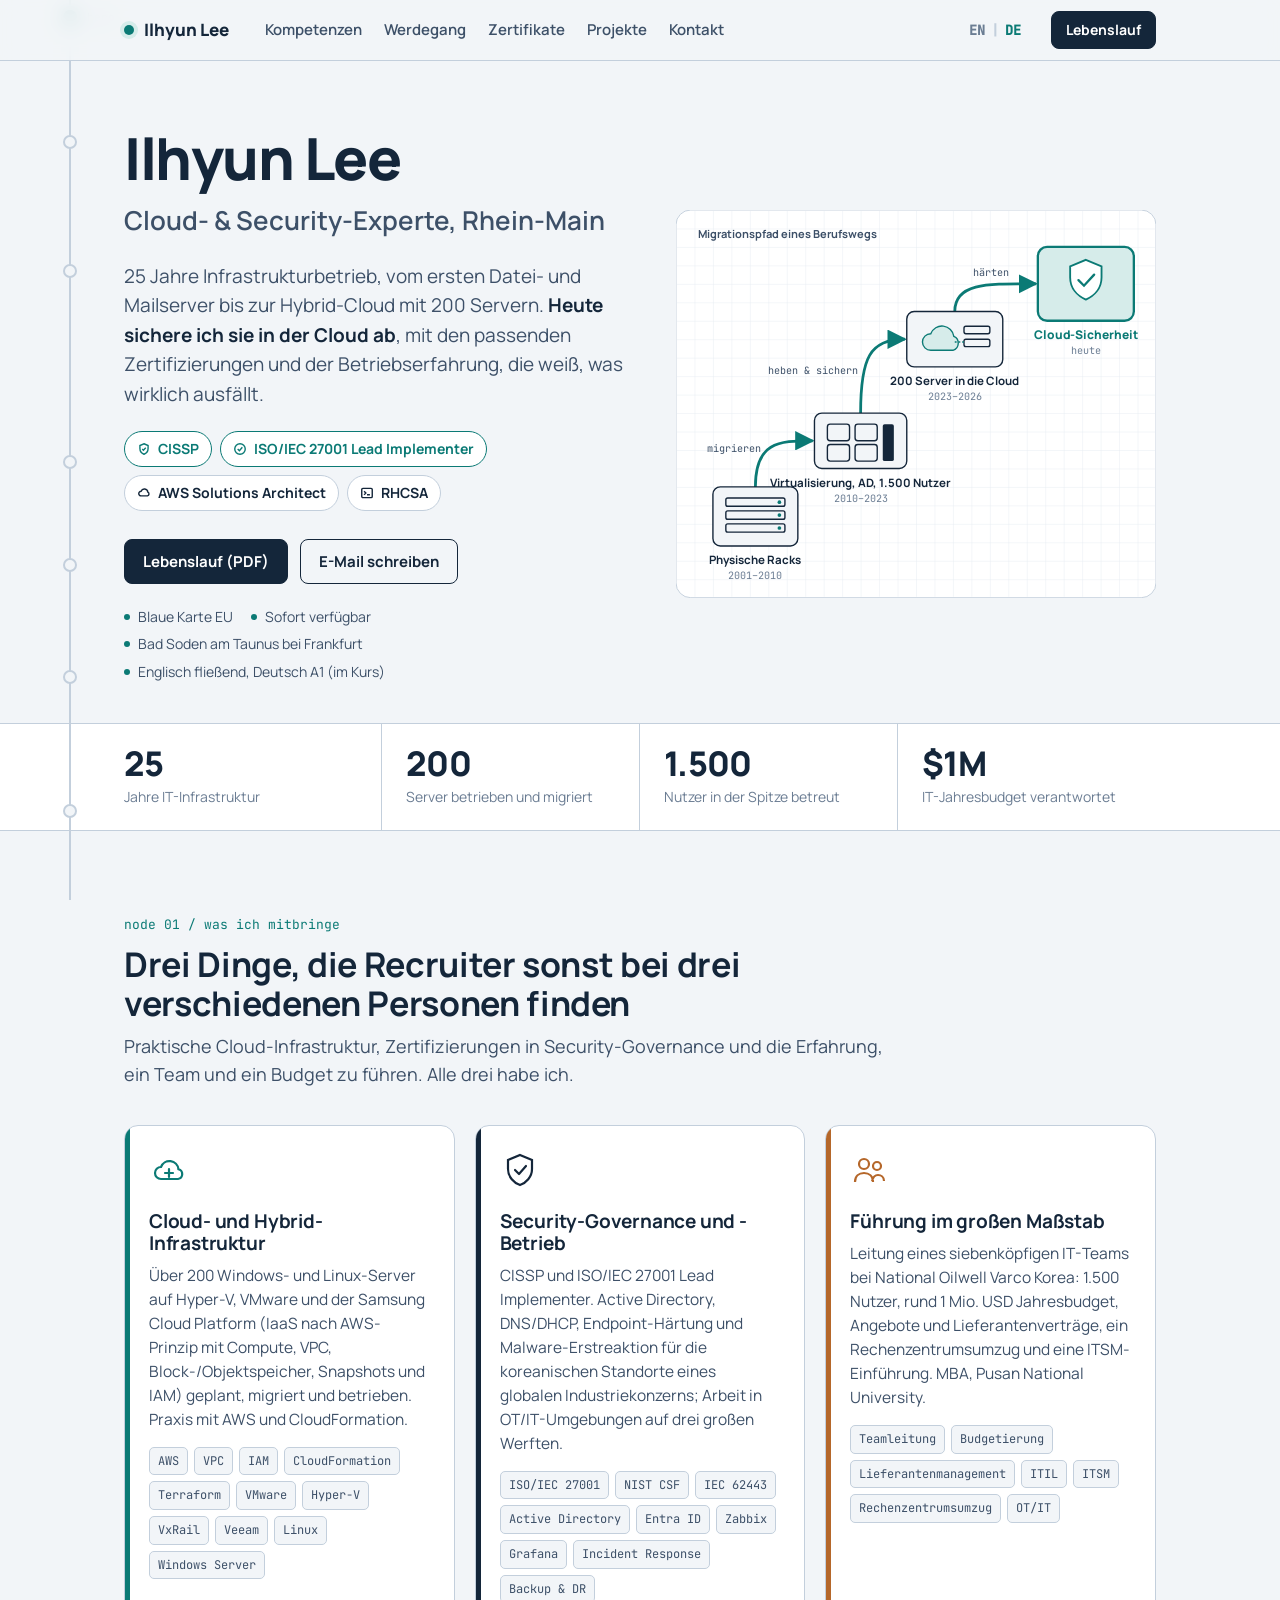
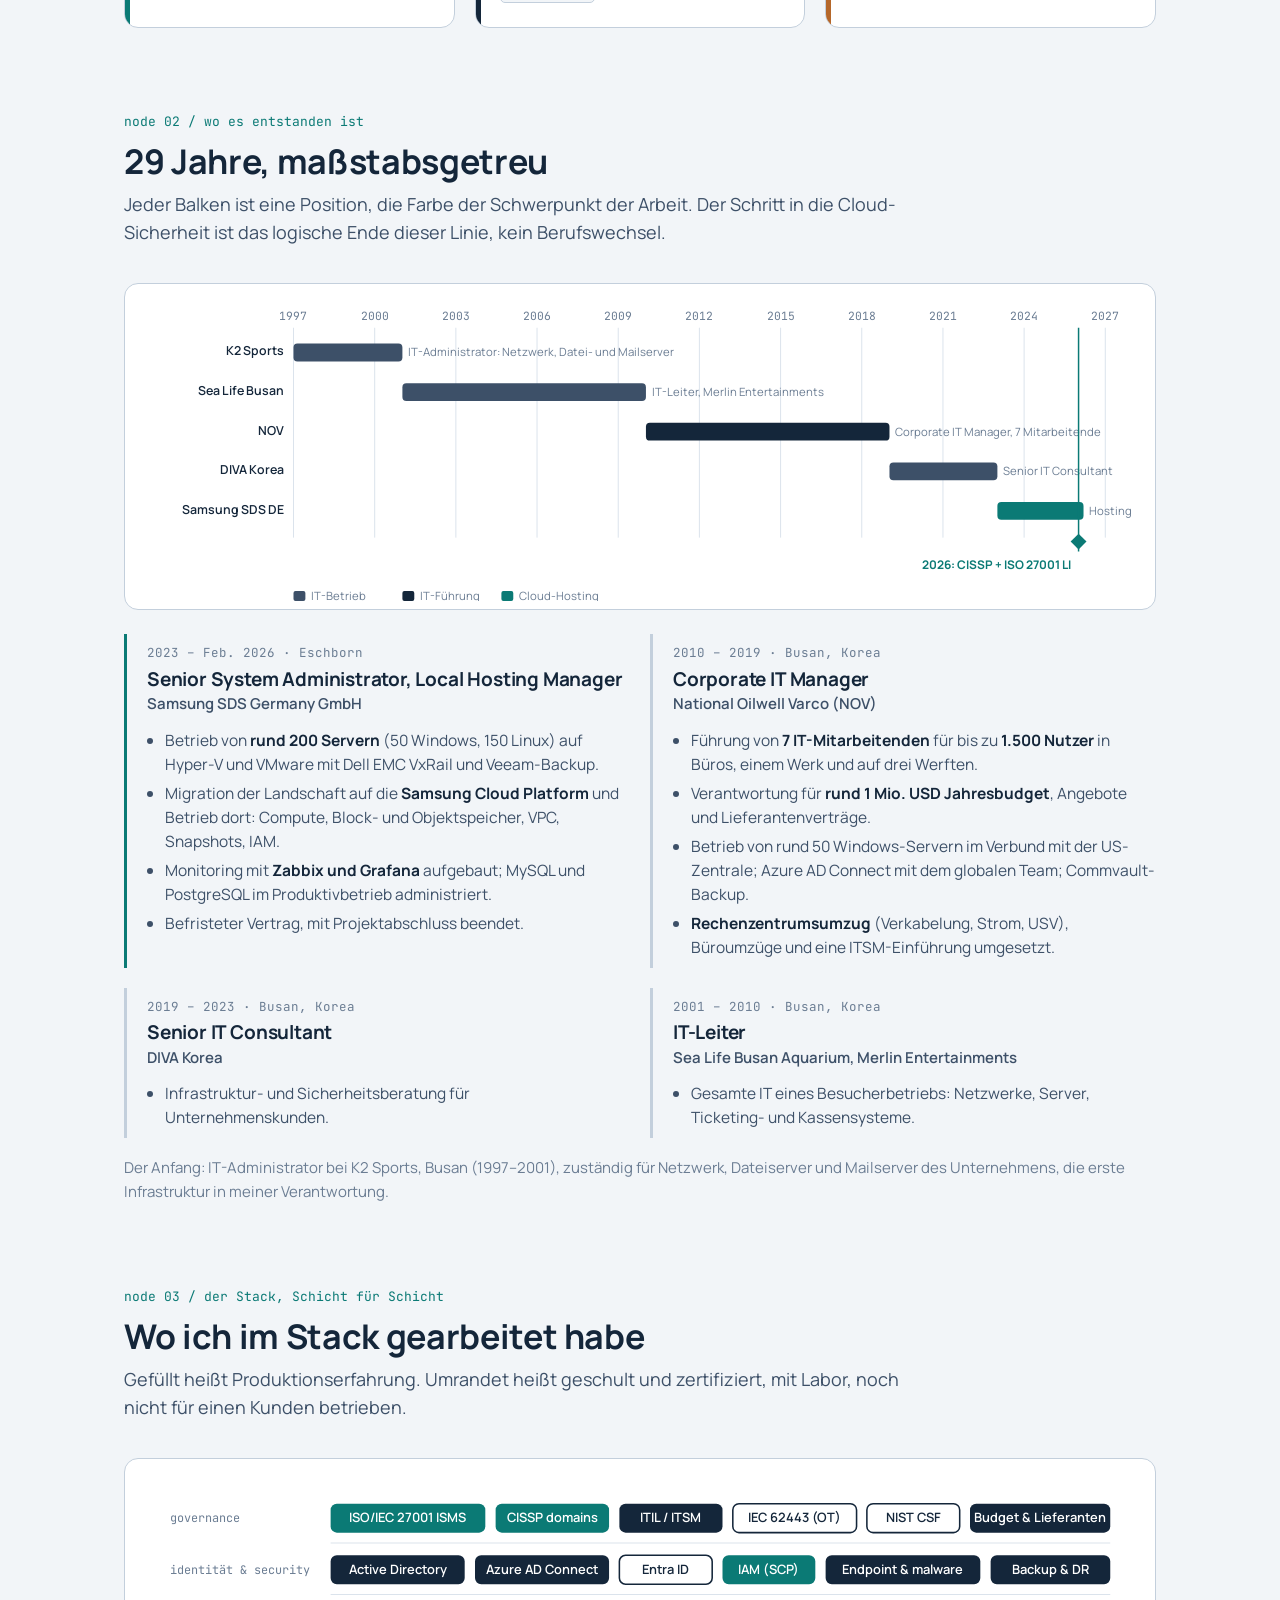
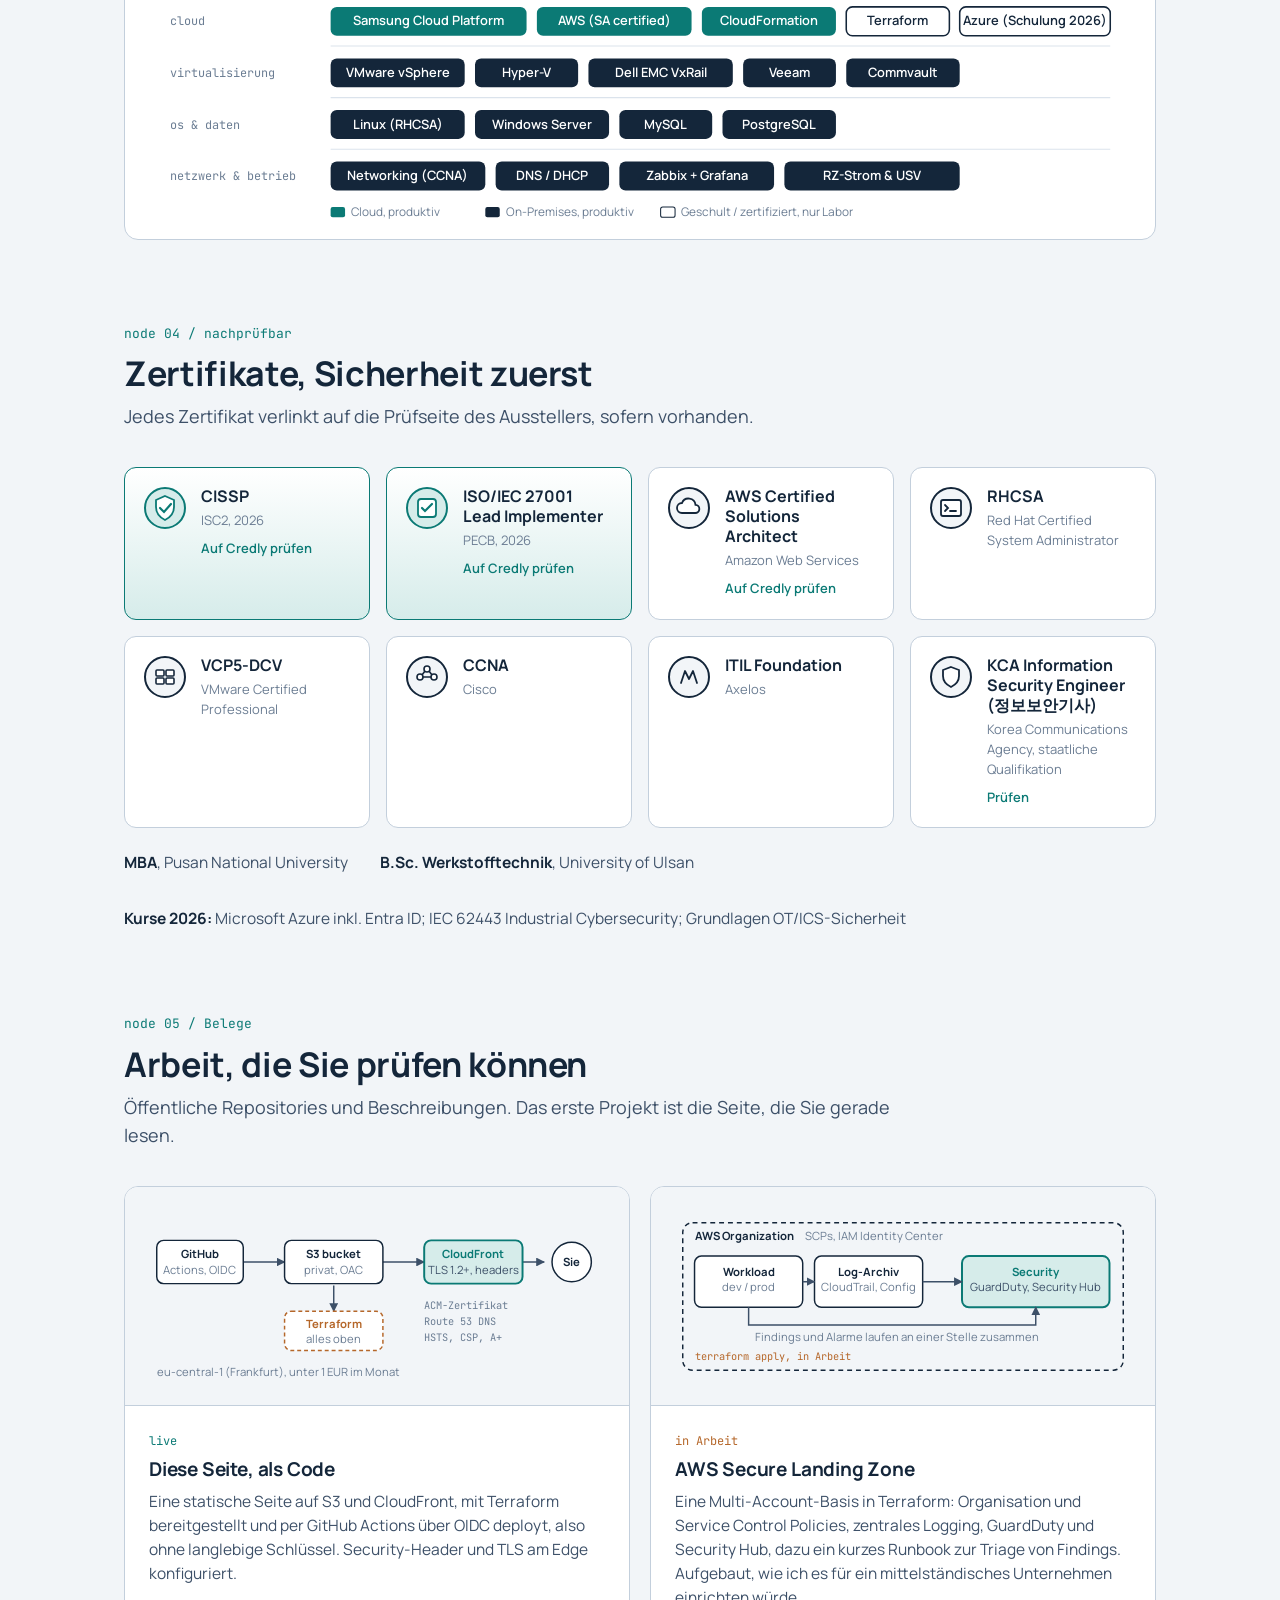
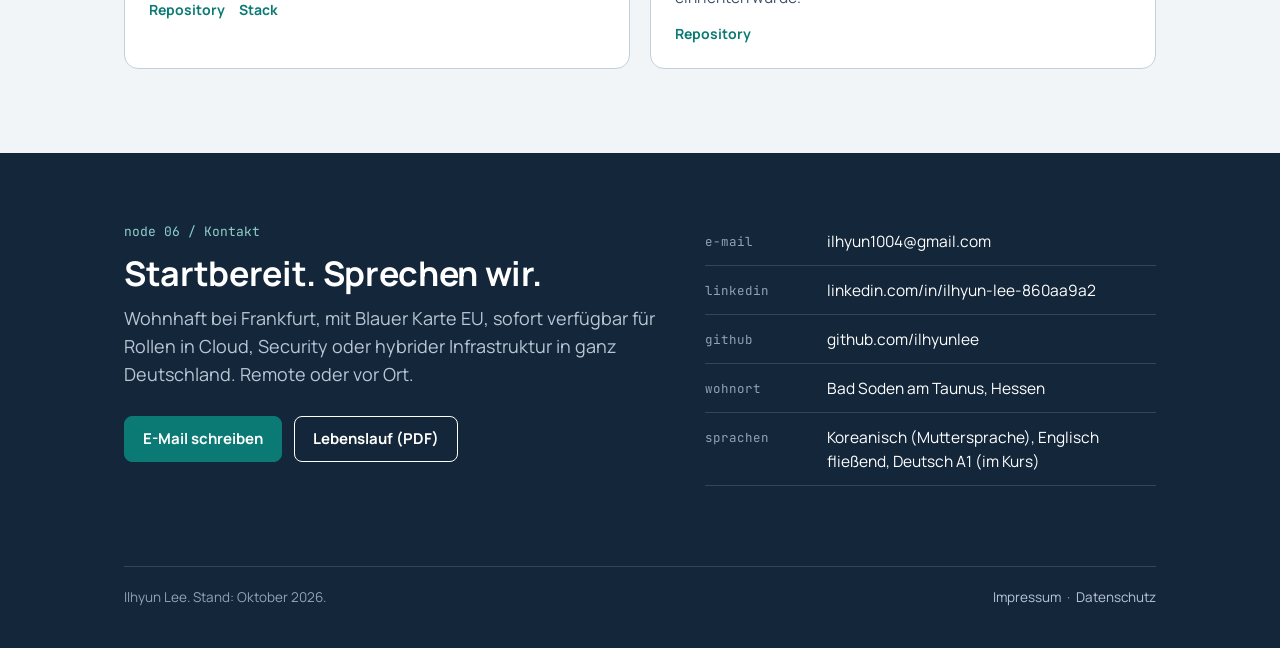
==== de/index.html @ 6cef366c "Add files via upload" ====
<!DOCTYPE html>
<html lang="de">
<head>
<meta charset="UTF-8">
<meta name="viewport" content="width=device-width, initial-scale=1">
<title>Ilhyun Lee — Cloud- & Security-Experte</title>
<meta name="description" content="Über 20 Jahre Betrieb von Unternehmensinfrastruktur, heute Absicherung in der Cloud. CISSP, ISO/IEC 27001 Lead Implementer, AWS Solutions Architect. Rhein-Main, Blaue Karte EU, sofort verfügbar.">
<meta property="og:title" content="Ilhyun Lee — Cloud- & Security-Experte">
<meta property="og:description" content="Über 20 Jahre Infrastruktur, heute in der Cloud abgesichert. CISSP · ISO 27001 LI · AWS SA. Raum Frankfurt, sofort verfügbar.">
<meta property="og:type" content="profile">
<link rel="alternate" hreflang="en" href="https://ilhyun1004.github.io/">
<link rel="alternate" hreflang="de" href="https://ilhyun1004.github.io/de/">

<script type="application/ld+json">
{"@context":"https://schema.org","@type":"Person","name":"Ilhyun Lee","jobTitle":"Cloud- & Security-Experte","address":{"@type":"PostalAddress","addressLocality":"Bad Soden am Taunus","addressCountry":"DE"},"email":"mailto:ilhyun1004@gmail.com","url":"https://www.linkedin.com/in/ilhyun-lee-860aa9a2","alumniOf":["University of Ulsan","Pusan National University"],"knowsAbout":["AWS","Cloud security","ISO/IEC 27001","CISSP","VMware","Hyper-V","Linux","Active Directory","IT management"]}
</script>
<style>
  @font-face { font-family: 'Manrope'; font-style: normal; font-weight: 400; font-display: swap; src: url('../fonts/manrope-latin-400-normal.woff2') format('woff2'); }
  @font-face { font-family: 'Manrope'; font-style: normal; font-weight: 500; font-display: swap; src: url('../fonts/manrope-latin-500-normal.woff2') format('woff2'); }
  @font-face { font-family: 'Manrope'; font-style: normal; font-weight: 600; font-display: swap; src: url('../fonts/manrope-latin-600-normal.woff2') format('woff2'); }
  @font-face { font-family: 'Manrope'; font-style: normal; font-weight: 700; font-display: swap; src: url('../fonts/manrope-latin-700-normal.woff2') format('woff2'); }
  @font-face { font-family: 'Manrope'; font-style: normal; font-weight: 800; font-display: swap; src: url('../fonts/manrope-latin-800-normal.woff2') format('woff2'); }
  @font-face { font-family: 'JetBrains Mono'; font-style: normal; font-weight: 400; font-display: swap; src: url('../fonts/jetbrains-mono-latin-400-normal.woff2') format('woff2'); }
  @font-face { font-family: 'JetBrains Mono'; font-style: normal; font-weight: 500; font-display: swap; src: url('../fonts/jetbrains-mono-latin-500-normal.woff2') format('woff2'); }
  :root {
    --paper: #f2f5f8;
    --paper-2: #e6ebf1;
    --ink: #14263a;
    --ink-2: #3d5068;
    --ink-3: #6b7d93;
    --line: #c3cfdc;
    --teal: #0b7a75;
    --teal-soft: #d6ecea;
    --copper: #b5672a;
    --copper-soft: #f3e3d4;
    --white: #ffffff;
    --mono: "JetBrains Mono", ui-monospace, SFMono-Regular, Menlo, monospace;
    --sans: "Manrope", -apple-system, "Segoe UI", sans-serif;
    --max: 1080px;
  }
  * { box-sizing: border-box; }
  html { scroll-behavior: smooth; }
  @media (prefers-reduced-motion: reduce) { html { scroll-behavior: auto; } .reveal, .trace path { transition: none !important; animation: none !important; opacity: 1 !important; transform: none !important; stroke-dashoffset: 0 !important; } }
  body { margin: 0; background: var(--paper); color: var(--ink); font-family: var(--sans); font-size: 17px; line-height: 1.55; -webkit-font-smoothing: antialiased; }
  a { color: var(--teal); text-decoration: none; }
  a:hover { text-decoration: underline; }
  :focus-visible { outline: 3px solid var(--copper); outline-offset: 3px; border-radius: 4px; }
  h1, h2, h3 { margin: 0; line-height: 1.15; letter-spacing: -0.01em; }
  h2 { font-size: clamp(26px, 3.2vw, 34px); font-weight: 700; }
  h3 { font-size: 19px; font-weight: 700; }
  p { margin: 0; }
  .mono { font-family: var(--mono); font-size: 13px; letter-spacing: 0; }
  .wrap { max-width: var(--max); margin: 0 auto; padding: 0 24px; }

  /* ---------- nav ---------- */
  .nav { position: sticky; top: 0; z-index: 50; background: rgba(242,245,248,.88); backdrop-filter: blur(10px); border-bottom: 1px solid var(--line); }
  .nav .wrap { display: flex; align-items: center; gap: 24px; height: 60px; }
  .brand { font-weight: 800; font-size: 17px; color: var(--ink); display: flex; align-items: center; gap: 10px; }
  .brand .dot { width: 10px; height: 10px; border-radius: 50%; background: var(--teal); box-shadow: 0 0 0 4px var(--teal-soft); }
  .nav-links { display: flex; gap: 22px; margin-left: 12px; font-size: 15px; font-weight: 600; }
  .nav-links a { color: var(--ink-2); }
  .nav-links a.active { color: var(--teal); }
  .nav .spacer { flex: 1; }
  .lang { display: flex; gap: 6px; font-size: 13.5px; font-weight: 700; font-family: var(--mono); margin-right: 6px; }
  .lang a { color: var(--ink-3); } .lang a[aria-current] { color: var(--teal); } .lang span { color: var(--line); }
  .btn { display: inline-flex; align-items: center; gap: 8px; padding: 10px 18px; border-radius: 8px; font-weight: 700; font-size: 15px; border: 1.5px solid var(--ink); color: var(--ink); background: transparent; cursor: pointer; }
  .btn:hover { text-decoration: none; background: var(--white); }
  .btn.primary { background: var(--ink); color: var(--white); }
  .btn.primary:hover { background: #1f3a55; }
  .btn.small { padding: 7px 14px; font-size: 14px; }
  @media (max-width: 760px) { .nav-links { display: none; } }

  /* ---------- page trace (left cable) ---------- */
  .trace { position: fixed; left: max(12px, calc((100vw - var(--max)) / 2 - 44px)); top: 0; height: 100vh; width: 28px; pointer-events: none; z-index: 5; }
  .trace .rail { position: absolute; left: 13px; top: 0; bottom: 0; width: 2px; background: var(--line); }
  .trace .fill { position: absolute; left: 13px; top: 0; width: 2px; background: var(--teal); height: 0; transition: height .15s linear; }
  .trace .node { position: absolute; left: 7px; width: 14px; height: 14px; border-radius: 50%; background: var(--paper); border: 2px solid var(--line); transition: all .3s; }
  .trace .node.on { border-color: var(--teal); background: var(--teal); box-shadow: 0 0 0 5px var(--teal-soft); }
  .trace .node span { position: absolute; left: 22px; top: -3px; white-space: nowrap; font-family: var(--mono); font-size: 11px; color: var(--ink-3); opacity: 0; transition: opacity .3s; }
  .trace .node.on span { opacity: 1; }
  @media (max-width: 1240px) { .trace { display: none; } }

  /* ---------- hero ---------- */
  .hero { padding: 64px 0 40px; }
  .hero .wrap { display: grid; grid-template-columns: 1.05fr 1fr; gap: 48px; align-items: center; }
  .hero h1 { font-size: clamp(38px, 5vw, 58px); font-weight: 800; letter-spacing: -0.025em; }
  .hero .role { font-size: clamp(20px, 2.4vw, 26px); font-weight: 600; color: var(--ink-2); margin-top: 8px; }
  .hero .lead { font-size: 19px; margin-top: 22px; max-width: 34em; color: var(--ink-2); }
  .hero .lead strong { color: var(--ink); }
  .creds { display: flex; flex-wrap: wrap; gap: 8px; margin-top: 22px; }
  .cred { display: inline-flex; align-items: center; gap: 7px; padding: 6px 12px; border-radius: 999px; background: var(--white); border: 1px solid var(--line); font-weight: 700; font-size: 14px; color: var(--ink); }
  .cred svg { width: 14px; height: 14px; }
  .cred.new { border-color: var(--teal); color: var(--teal); }
  .ctas { display: flex; gap: 12px; margin-top: 28px; flex-wrap: wrap; }
  .facts { display: flex; flex-wrap: wrap; gap: 6px 18px; margin-top: 22px; font-size: 14px; color: var(--ink-2); }
  .facts span::before { content: ""; display: inline-block; width: 6px; height: 6px; border-radius: 50%; background: var(--teal); margin-right: 8px; vertical-align: 2px; }
  .hero-map { width: 100%; height: auto; }
  @media (max-width: 900px) { .hero .wrap { grid-template-columns: 1fr; } .hero { padding-top: 40px; } }

  /* ---------- stats band ---------- */
  .stats { border-top: 1px solid var(--line); border-bottom: 1px solid var(--line); background: var(--white); }
  .stats .wrap { display: grid; grid-template-columns: repeat(4, 1fr); }
  .stat { padding: 22px 24px 22px 0; border-right: 1px solid var(--line); }
  .stat:last-child { border-right: none; }
  .stat + .stat { padding-left: 24px; }
  .stat b { display: block; font-size: 34px; font-weight: 800; letter-spacing: -0.02em; line-height: 1; }
  .stat small { display: block; margin-top: 6px; color: var(--ink-3); font-size: 14px; }
  @media (max-width: 760px) { .stats .wrap { grid-template-columns: 1fr 1fr; } .stat:nth-child(2) { border-right: none; } .stat:nth-child(3) { padding-left: 0; } }

  /* ---------- sections ---------- */
  section.block { padding: 84px 0 0; }
  .sec-head { display: grid; grid-template-columns: 1fr; gap: 10px; margin-bottom: 36px; max-width: 46em; }
  .sec-head p { color: var(--ink-2); font-size: 18px; }
  .sec-head .mono { color: var(--teal); }
  .connector { display: block; width: 100%; height: 56px; margin: 28px 0 -28px; }
  @media (max-width: 760px) { section.block { padding-top: 60px; } }

  /* pillars */
  .pillars { display: grid; grid-template-columns: repeat(3, 1fr); gap: 20px; }
  .pillar { background: var(--white); border: 1px solid var(--line); border-radius: 14px; padding: 24px; position: relative; overflow: hidden; }
  .pillar::before { content: ""; position: absolute; left: 0; top: 0; bottom: 0; width: 5px; background: var(--teal); }
  .pillar:nth-child(2)::before { background: var(--ink); }
  .pillar:nth-child(3)::before { background: var(--copper); }
  .pillar .ico { width: 40px; height: 40px; margin-bottom: 14px; }
  .pillar p { color: var(--ink-2); font-size: 15.5px; margin-top: 8px; }
  .tags { display: flex; flex-wrap: wrap; gap: 6px; margin-top: 16px; }
  .tags span { font-family: var(--mono); font-size: 12px; padding: 4px 8px; border-radius: 5px; background: var(--paper); border: 1px solid var(--line); color: var(--ink-2); }
  @media (max-width: 860px) { .pillars { grid-template-columns: 1fr; } }

  /* timeline */
  .timeline { background: var(--white); border: 1px solid var(--line); border-radius: 14px; padding: 20px 20px 8px; overflow-x: auto; }
  .timeline svg { width: 100%; min-width: 720px; height: auto; display: block; }
  .roles { display: grid; grid-template-columns: repeat(2, 1fr); gap: 20px; margin-top: 24px; }
  .role-card { border-left: 3px solid var(--line); padding: 4px 0 4px 20px; }
  .role-card.now { border-left-color: var(--teal); }
  .role-card .when { font-family: var(--mono); font-size: 12.5px; color: var(--ink-3); }
  .role-card h3 { margin-top: 4px; }
  .role-card .org { color: var(--ink-2); font-weight: 600; font-size: 15px; margin-top: 2px; }
  .role-card ul { margin: 12px 0 0; padding-left: 18px; color: var(--ink-2); font-size: 15.5px; }
  .role-card li { margin-bottom: 5px; }
  .role-card li b { color: var(--ink); font-weight: 700; }
  .earlier { margin-top: 18px; color: var(--ink-3); font-size: 15px; }
  @media (max-width: 860px) { .roles { grid-template-columns: 1fr; } }

  /* skills stack */
  .stack { background: var(--white); border: 1px solid var(--line); border-radius: 14px; padding: 20px; }
  .stack svg { width: 100%; height: auto; display: block; }

  /* certs */
  .certs { display: grid; grid-template-columns: repeat(4, 1fr); gap: 16px; }
  .cert { background: var(--white); border: 1px solid var(--line); border-radius: 12px; padding: 18px; display: grid; grid-template-columns: 44px 1fr; gap: 14px; align-items: start; }
  .cert.key { border-color: var(--teal); background: linear-gradient(180deg, var(--white), var(--teal-soft)); }
  .cert .seal { width: 44px; height: 44px; }
  .cert b { display: block; font-size: 16px; line-height: 1.25; }
  .cert small { display: block; color: var(--ink-3); font-size: 13px; margin-top: 4px; }
  .cert a { font-size: 13px; font-weight: 600; margin-top: 8px; display: inline-block; }
  .edu { margin-top: 22px; display: flex; gap: 32px; flex-wrap: wrap; color: var(--ink-2); font-size: 15.5px; }
  .edu b { color: var(--ink); }
  @media (max-width: 900px) { .certs { grid-template-columns: repeat(2, 1fr); } }
  @media (max-width: 520px) { .certs { grid-template-columns: 1fr; } }

  /* projects */
  .projects { display: grid; grid-template-columns: 1fr 1fr; gap: 20px; }
  .project { background: var(--white); border: 1px solid var(--line); border-radius: 14px; overflow: hidden; display: flex; flex-direction: column; }
  .project .fig { background: var(--paper); border-bottom: 1px solid var(--line); padding: 16px; }
  .project .fig svg { width: 100%; height: auto; display: block; }
  .project .body { padding: 20px 24px 24px; }
  .project .status { font-family: var(--mono); font-size: 12px; color: var(--teal); }
  .project .status.plan { color: var(--copper); }
  .project h3 { margin-top: 6px; }
  .project p { color: var(--ink-2); font-size: 15.5px; margin-top: 8px; }
  .project .links { margin-top: 14px; display: flex; gap: 14px; font-weight: 700; font-size: 14px; }
  @media (max-width: 860px) { .projects { grid-template-columns: 1fr; } }

  /* contact */
  .contact { margin-top: 84px; background: var(--ink); color: var(--white); padding: 64px 0 40px; }
  .contact h2 { color: var(--white); }
  .contact .wrap { display: grid; grid-template-columns: 1.2fr 1fr; gap: 40px; align-items: start; }
  .contact p { color: #b9c6d4; font-size: 18px; margin-top: 12px; max-width: 32em; }
  .contact .ctas .btn { border-color: var(--white); color: var(--white); }
  .contact .ctas .btn.primary { background: var(--teal); border-color: var(--teal); }
  .contact .ctas .btn:hover { background: rgba(255,255,255,.08); }
  .contact .ctas .btn.primary:hover { background: #0d8f89; }
  .chan { list-style: none; margin: 0; padding: 0; }
  .chan li { display: grid; grid-template-columns: 110px 1fr; gap: 12px; padding: 12px 0; border-bottom: 1px solid rgba(255,255,255,.14); font-size: 15.5px; }
  .chan li span:first-child { color: #8fa3b8; font-family: var(--mono); font-size: 12.5px; padding-top: 3px; }
  .chan a { color: var(--white); }
  .foot { margin-top: 40px; padding-top: 20px; border-top: 1px solid rgba(255,255,255,.14); display: flex; justify-content: space-between; flex-wrap: wrap; gap: 10px; font-size: 13.5px; color: #8fa3b8; }
  .foot a { color: #b9c6d4; }
  @media (max-width: 860px) { .contact .wrap { grid-template-columns: 1fr; } }

  /* reveal: one orchestrated entrance per section */
  .reveal { opacity: 0; transform: translateY(14px); transition: opacity .6s ease, transform .6s ease; }
  .reveal.in { opacity: 1; transform: none; }
  /* draw-in for svg paths */
  .draw path.d, .draw line.d, .draw polyline.d { stroke-dasharray: 1200; stroke-dashoffset: 1200; transition: stroke-dashoffset 1.6s ease .2s; }
  .draw.in path.d, .draw.in line.d, .draw.in polyline.d { stroke-dashoffset: 0; }
</style>
</head>
<body>

<!-- left page trace -->
<div class="trace" aria-hidden="true">
  <div class="rail"></div><div class="fill" id="traceFill"></div>
</div>

<header class="nav">
  <div class="wrap">
    <a class="brand" href="#top"><span class="dot"></span>Ilhyun Lee</a>
    <nav class="nav-links" aria-label="Abschnitte">
      <a href="#skills">Kompetenzen</a><a href="#experience">Werdegang</a><a href="#credentials">Zertifikate</a><a href="#projects">Projekte</a><a href="#contact">Kontakt</a>
    </nav>
    <span class="spacer"></span>
    <nav class="lang" aria-label="Sprache"><a href="../" lang="en">EN</a><span>|</span><a href="./" aria-current="page">DE</a></nav>
    <a class="btn small primary" href="../Ilhyun-Lee-CV-DE.pdf" download>Lebenslauf</a>
  </div>
</header>

<main id="top">
<!-- ================= HERO ================= -->
<section class="hero">
  <div class="wrap">
    <div>
      <h1>Ilhyun Lee</h1>
      <p class="role">Cloud- &amp; Security-Experte, Rhein-Main</p>
      <p class="lead">25 Jahre Infrastrukturbetrieb, vom ersten Datei- und Mailserver bis zur Hybrid-Cloud mit 200 Servern. <strong>Heute sichere ich sie in der Cloud ab</strong>, mit den passenden Zertifizierungen und der Betriebserfahrung, die weiß, was wirklich ausfällt.</p>
      <div class="creds">
        <span class="cred new"><svg viewBox="0 0 24 24" fill="none" stroke="currentColor" stroke-width="2.4"><path d="M12 3l7 3v5c0 5-3.5 8.5-7 10-3.5-1.5-7-5-7-10V6z"/><path d="M9 12l2 2 4-4"/></svg>CISSP</span>
        <span class="cred new"><svg viewBox="0 0 24 24" fill="none" stroke="currentColor" stroke-width="2.4"><circle cx="12" cy="12" r="9"/><path d="M8 12l3 3 5-6"/></svg>ISO/IEC 27001 Lead Implementer</span>
        <span class="cred"><svg viewBox="0 0 24 24" fill="none" stroke="currentColor" stroke-width="2.4"><path d="M7 17a4 4 0 010-8 6 6 0 0111.6 1.5A3.5 3.5 0 0118 17z"/></svg>AWS Solutions Architect</span>
        <span class="cred"><svg viewBox="0 0 24 24" fill="none" stroke="currentColor" stroke-width="2.4"><rect x="3" y="4" width="18" height="16" rx="2"/><path d="M7 9l3 3-3 3M12 15h5"/></svg>RHCSA</span>
      </div>
      <div class="ctas">
        <a class="btn primary" href="../Ilhyun-Lee-CV-DE.pdf" download>Lebenslauf (PDF)</a>
        <a class="btn" href="mailto:ilhyun1004@gmail.com">E-Mail schreiben</a>
      </div>
      <div class="facts">
        <span>Blaue Karte EU</span><span>Sofort verfügbar</span><span>Bad Soden am Taunus bei Frankfurt</span><span>Englisch fließend, Deutsch A1 (im Kurs)</span>
      </div>
    </div>

    <!-- hero map: career as a migration path -->
    <svg class="hero-map draw" viewBox="0 0 520 420" role="img" aria-label="Werdegang als Migrationspfad: physische Racks, Virtualisierung, Hybrid- und Cloud-Plattform, heute Cloud-Sicherheit" font-family="Manrope, sans-serif">
      <defs>
        <marker id="ar" viewBox="0 0 10 10" refX="9" refY="5" markerWidth="7" markerHeight="7" orient="auto"><path d="M0 0L10 5L0 10z" fill="#0b7a75"/></marker>
        <pattern id="grid" width="20" height="20" patternUnits="userSpaceOnUse"><path d="M20 0H0V20" fill="none" stroke="#dbe3ec" stroke-width="1"/></pattern>
      </defs>
      <rect width="520" height="420" rx="16" fill="#fff" stroke="#c3cfdc"/>
      <rect x="1" y="1" width="518" height="418" rx="16" fill="url(#grid)" opacity=".7"/>

      <!-- route -->
      <g fill="none" stroke="#0b7a75" stroke-width="3" marker-end="url(#ar)">
        <path class="d" d="M86 300 C 86 252, 110 250, 148 250"/>
        <path class="d" d="M200 220 C 200 160, 210 140, 248 140"/>
        <path class="d" d="M302 110 C 302 78, 340 80, 390 80"/>
      </g>

      <!-- node 1: physical -->
      <g>
        <rect x="40" y="300" width="92" height="64" rx="8" fill="#f2f5f8" stroke="#14263a" stroke-width="1.5"/>
        <g stroke="#14263a" stroke-width="1.5" fill="none">
          <rect x="54" y="312" width="64" height="9" rx="2"/><rect x="54" y="326" width="64" height="9" rx="2"/><rect x="54" y="340" width="64" height="9" rx="2"/>
        </g>
        <g fill="#0b7a75"><circle cx="112" cy="316.5" r="2"/><circle cx="112" cy="330.5" r="2"/><circle cx="112" cy="344.5" r="2"/></g>
        <text x="86" y="384" text-anchor="middle" font-size="12.5" font-weight="700" fill="#14263a">Physische Racks</text>
        <text x="86" y="400" text-anchor="middle" font-size="11" fill="#6b7d93" font-family="JetBrains Mono, monospace">2001–2010</text>
      </g>

      <!-- node 2: virtualization + DC ops -->
      <g>
        <rect x="150" y="220" width="100" height="60" rx="8" fill="#f2f5f8" stroke="#14263a" stroke-width="1.5"/>
        <g fill="none" stroke="#14263a" stroke-width="1.5">
          <rect x="164" y="232" width="24" height="18" rx="3"/><rect x="194" y="232" width="24" height="18" rx="3"/><rect x="164" y="254" width="24" height="18" rx="3"/><rect x="194" y="254" width="24" height="18" rx="3"/>
        </g>
        <rect x="224" y="232" width="12" height="40" rx="2" fill="#14263a"/>
        <text x="200" y="300" text-anchor="middle" font-size="12.5" font-weight="700" fill="#14263a">Virtualisierung, AD, 1.500 Nutzer</text>
        <text x="200" y="316" text-anchor="middle" font-size="11" fill="#6b7d93" font-family="JetBrains Mono, monospace">2010–2023</text>
      </g>

      <!-- node 3: hybrid / cloud platform -->
      <g>
        <rect x="250" y="110" width="104" height="60" rx="8" fill="#f2f5f8" stroke="#14263a" stroke-width="1.5"/>
        <path d="M276 152a9 9 0 010-18 13 13 0 0125 3 8 8 0 01-1 15z" fill="#d6ecea" stroke="#0b7a75" stroke-width="1.5"/>
        <g fill="none" stroke="#14263a" stroke-width="1.5"><rect x="312" y="126" width="28" height="8" rx="2"/><rect x="312" y="140" width="28" height="8" rx="2"/></g>
        <path d="M302 143h10" stroke="#0b7a75" stroke-width="1.5" stroke-dasharray="2 2"/>
        <text x="302" y="190" text-anchor="middle" font-size="12.5" font-weight="700" fill="#14263a">200 Server in die Cloud</text>
        <text x="302" y="206" text-anchor="middle" font-size="11" fill="#6b7d93" font-family="JetBrains Mono, monospace">2023–2026</text>
      </g>

      <!-- node 4: cloud security (now) -->
      <g>
        <rect x="392" y="40" width="104" height="80" rx="10" fill="#d6ecea" stroke="#0b7a75" stroke-width="2.5"/>
        <path d="M444 54l17 7v12c0 12-8 20-17 24-9-4-17-12-17-24V61z" fill="#fff" stroke="#0b7a75" stroke-width="2"/>
        <path d="M436 76l6 6 11-12" fill="none" stroke="#0b7a75" stroke-width="2.5" stroke-linecap="round"/>
        <text x="444" y="140" text-anchor="middle" font-size="13" font-weight="800" fill="#0b7a75">Cloud-Sicherheit</text>
        <text x="444" y="156" text-anchor="middle" font-size="11" fill="#6b7d93" font-family="JetBrains Mono, monospace">heute</text>
      </g>

      <!-- legend chips along the route -->
      <g font-size="11" font-family="JetBrains Mono, monospace" fill="#3d5068">
        <text x="34" y="262">migrieren</text>
        <text x="100" y="178">heben &amp; sichern</text>
        <text x="322" y="72">härten</text>
      </g>
      <text x="24" y="30" font-size="12" font-weight="700" fill="#3d5068">Migrationspfad eines Berufswegs</text>
    </svg>
  </div>
</section>

<!-- ================= STATS ================= -->
<div class="stats">
  <div class="wrap">
    <div class="stat"><b data-count="25">25</b><small>Jahre IT-Infrastruktur</small></div>
    <div class="stat"><b data-count="200">200</b><small>Server betrieben und migriert</small></div>
    <div class="stat"><b data-count="1500">1.500</b><small>Nutzer in der Spitze betreut</small></div>
    <div class="stat"><b>$1M</b><small>IT-Jahresbudget verantwortet</small></div>
  </div>
</div>

<!-- ================= SKILLS ================= -->
<section class="block reveal" id="skills">
  <div class="wrap">
    <div class="sec-head">
      <span class="mono">node 01 / was ich mitbringe</span>
      <h2>Drei Dinge, die Recruiter sonst bei drei verschiedenen Personen finden</h2>
      <p>Praktische Cloud-Infrastruktur, Zertifizierungen in Security-Governance und die Erfahrung, ein Team und ein Budget zu führen. Alle drei habe ich.</p>
    </div>
    <div class="pillars">
      <article class="pillar">
        <svg class="ico" viewBox="0 0 40 40" fill="none" stroke="#0b7a75" stroke-width="2.2"><path d="M12 29a6 6 0 010-12 9 9 0 0117.4 2.2A5 5 0 0129 29z"/><path d="M16 23h8M20 19v8" stroke-linecap="round"/></svg>
        <h3>Cloud- und Hybrid-Infrastruktur</h3>
        <p>Über 200 Windows- und Linux-Server auf Hyper-V, VMware und der Samsung Cloud Platform (IaaS nach AWS-Prinzip mit Compute, VPC, Block-/Objektspeicher, Snapshots und IAM) geplant, migriert und betrieben. Praxis mit AWS und CloudFormation.</p>
        <div class="tags"><span>AWS</span><span>VPC</span><span>IAM</span><span>CloudFormation</span><span>Terraform</span><span>VMware</span><span>Hyper-V</span><span>VxRail</span><span>Veeam</span><span>Linux</span><span>Windows Server</span></div>
      </article>
      <article class="pillar">
        <svg class="ico" viewBox="0 0 40 40" fill="none" stroke="#14263a" stroke-width="2.2"><path d="M20 5l12 5v9c0 8-6 14-12 16-6-2-12-8-12-16v-9z"/><path d="M15 20l4 4 7-8" stroke-linecap="round" stroke-linejoin="round"/></svg>
        <h3>Security-Governance und -Betrieb</h3>
        <p>CISSP und ISO/IEC 27001 Lead Implementer. Active Directory, DNS/DHCP, Endpoint-Härtung und Malware-Erstreaktion für die koreanischen Standorte eines globalen Industriekonzerns; Arbeit in OT/IT-Umgebungen auf drei großen Werften.</p>
        <div class="tags"><span>ISO/IEC 27001</span><span>NIST CSF</span><span>IEC 62443</span><span>Active Directory</span><span>Entra ID</span><span>Zabbix</span><span>Grafana</span><span>Incident Response</span><span>Backup &amp; DR</span></div>
      </article>
      <article class="pillar">
        <svg class="ico" viewBox="0 0 40 40" fill="none" stroke="#b5672a" stroke-width="2.2"><circle cx="14" cy="14" r="5"/><circle cx="27" cy="16" r="4"/><path d="M5 32c0-6 4-9 9-9s9 3 9 9M22 31c1-4 3-6 6-6s6 2 6 6"/></svg>
        <h3>Führung im großen Maßstab</h3>
        <p>Leitung eines siebenköpfigen IT-Teams bei National Oilwell Varco Korea: 1.500 Nutzer, rund 1 Mio. USD Jahresbudget, Angebote und Lieferantenverträge, ein Rechenzentrumsumzug und eine ITSM-Einführung. MBA, Pusan National University.</p>
        <div class="tags"><span>Teamleitung</span><span>Budgetierung</span><span>Lieferantenmanagement</span><span>ITIL</span><span>ITSM</span><span>Rechenzentrumsumzug</span><span>OT/IT</span></div>
      </article>
    </div>
  </div>
</section>

<!-- ================= EXPERIENCE ================= -->
<section class="block reveal" id="experience">
  <div class="wrap">
    <div class="sec-head">
      <span class="mono">node 02 / wo es entstanden ist</span>
      <h2>29 Jahre, maßstabsgetreu</h2>
      <p>Jeder Balken ist eine Position, die Farbe der Schwerpunkt der Arbeit. Der Schritt in die Cloud-Sicherheit ist das logische Ende dieser Linie, kein Berufswechsel.</p>
    </div>
    <div class="timeline draw">
      <svg viewBox="-40 0 1000 300" role="img" aria-label="Zeitstrahl 1997 bis 2026: IT-Administrator bei K2 Sports, IT-Leitung bei Sea Life Busan, Corporate IT Manager bei NOV, Senior IT Consultant bei DIVA Korea, Senior System Administrator bei Samsung SDS Deutschland, 2026 CISSP und ISO 27001 Lead Implementer" font-family="Manrope, sans-serif">
        <!-- scale: 1997..2027 → x 110..930 ; 1 year = 27.33px -->
        <g font-family="JetBrains Mono, monospace" font-size="11.5" fill="#6b7d93">
          <g stroke="#dbe3ec"><line x1="110" x2="110" y1="24" y2="236"/><line x1="192" x2="192" y1="24" y2="236"/><line x1="274" x2="274" y1="24" y2="236"/><line x1="356" x2="356" y1="24" y2="236"/><line x1="438" x2="438" y1="24" y2="236"/><line x1="520" x2="520" y1="24" y2="236"/><line x1="602" x2="602" y1="24" y2="236"/><line x1="684" x2="684" y1="24" y2="236"/><line x1="766" x2="766" y1="24" y2="236"/><line x1="848" x2="848" y1="24" y2="236"/><line x1="930" x2="930" y1="24" y2="236"/></g>
          <text x="110" y="16" text-anchor="middle">1997</text><text x="192" y="16" text-anchor="middle">2000</text><text x="274" y="16" text-anchor="middle">2003</text><text x="356" y="16" text-anchor="middle">2006</text><text x="438" y="16" text-anchor="middle">2009</text><text x="520" y="16" text-anchor="middle">2012</text><text x="602" y="16" text-anchor="middle">2015</text><text x="684" y="16" text-anchor="middle">2018</text><text x="766" y="16" text-anchor="middle">2021</text><text x="848" y="16" text-anchor="middle">2024</text><text x="930" y="16" text-anchor="middle">2027</text>
        </g>
        <!-- rows -->
        <g font-size="12.5" fill="#14263a">
          <text x="100" y="52" text-anchor="end" font-weight="600">K2 Sports</text>
          <rect x="110" y="40" width="110" height="18" rx="4" fill="#3d5068"/>
          <text x="226" y="53" font-size="11.5" fill="#6b7d93">IT-Administrator: Netzwerk, Datei- und Mailserver</text>

          <text x="100" y="92" text-anchor="end" font-weight="600">Sea Life Busan</text>
          <rect x="220" y="80" width="246" height="18" rx="4" fill="#3d5068"/>
          <text x="472" y="93" font-size="11.5" fill="#6b7d93">IT-Leiter, Merlin Entertainments</text>

          <text x="100" y="132" text-anchor="end" font-weight="600">NOV</text>
          <rect x="466" y="120" width="246" height="18" rx="4" fill="#14263a"/>
          <text x="718" y="133" font-size="11.5" fill="#6b7d93">Corporate IT Manager, 7 Mitarbeitende</text>

          <text x="100" y="172" text-anchor="end" font-weight="600">DIVA Korea</text>
          <rect x="712" y="160" width="109" height="18" rx="4" fill="#3d5068"/>
          <text x="827" y="173" font-size="11.5" fill="#6b7d93">Senior IT Consultant</text>

          <text x="100" y="212" text-anchor="end" font-weight="600">Samsung SDS DE</text>
          <rect x="821" y="200" width="87" height="18" rx="4" fill="#0b7a75"/>
          <text x="914" y="213" font-size="11.5" fill="#6b7d93">Hosting</text>
        </g>
        <!-- 2026 milestone -->
        <line class="d" x1="903" x2="903" y1="24" y2="250" stroke="#0b7a75" stroke-width="1.5" stroke-dasharray="4 4"/>
        <path d="M903 232l8 8-8 8-8-8z" fill="#0b7a75"/>
        <text x="895" y="268" text-anchor="end" font-size="12" font-weight="700" fill="#0b7a75">2026: CISSP + ISO 27001 LI</text>
        <!-- legend -->
        <g font-size="11.5" fill="#6b7d93" transform="translate(110 290)">
          <rect width="12" height="10" rx="2" fill="#3d5068"/><text x="18" y="9">IT-Betrieb</text>
          <rect x="110" width="12" height="10" rx="2" fill="#14263a"/><text x="128" y="9">IT-Führung</text>
          <rect x="210" width="12" height="10" rx="2" fill="#0b7a75"/><text x="228" y="9">Cloud-Hosting</text>
        </g>
      </svg>
    </div>

    <div class="roles">
      <article class="role-card now">
        <span class="when">2023 – Feb. 2026 · Eschborn</span>
        <h3>Senior System Administrator, Local Hosting Manager</h3>
        <p class="org">Samsung SDS Germany GmbH</p>
        <ul>
          <li>Betrieb von <b>rund 200 Servern</b> (50 Windows, 150 Linux) auf Hyper-V und VMware mit Dell EMC VxRail und Veeam-Backup.</li>
          <li>Migration der Landschaft auf die <b>Samsung Cloud Platform</b> und Betrieb dort: Compute, Block- und Objektspeicher, VPC, Snapshots, IAM.</li>
          <li>Monitoring mit <b>Zabbix und Grafana</b> aufgebaut; MySQL und PostgreSQL im Produktivbetrieb administriert.</li>
          <li>Befristeter Vertrag, mit Projektabschluss beendet.</li>
        </ul>
      </article>
      <article class="role-card">
        <span class="when">2010 – 2019 · Busan, Korea</span>
        <h3>Corporate IT Manager</h3>
        <p class="org">National Oilwell Varco (NOV)</p>
        <ul>
          <li>Führung von <b>7 IT-Mitarbeitenden</b> für bis zu <b>1.500 Nutzer</b> in Büros, einem Werk und auf drei Werften.</li>
          <li>Verantwortung für <b>rund 1 Mio. USD Jahresbudget</b>, Angebote und Lieferantenverträge.</li>
          <li>Betrieb von rund 50 Windows-Servern im Verbund mit der US-Zentrale; Azure AD Connect mit dem globalen Team; Commvault-Backup.</li>
          <li><b>Rechenzentrumsumzug</b> (Verkabelung, Strom, USV), Büroumzüge und eine ITSM-Einführung umgesetzt.</li>
        </ul>
      </article>
      <article class="role-card">
        <span class="when">2019 – 2023 · Busan, Korea</span>
        <h3>Senior IT Consultant</h3>
        <p class="org">DIVA Korea</p>
        <ul>
          <li>Infrastruktur- und Sicherheitsberatung für Unternehmenskunden.</li>
        </ul>
      </article>
      <article class="role-card">
        <span class="when">2001 – 2010 · Busan, Korea</span>
        <h3>IT-Leiter</h3>
        <p class="org">Sea Life Busan Aquarium, Merlin Entertainments</p>
        <ul>
          <li>Gesamte IT eines Besucherbetriebs: Netzwerke, Server, Ticketing- und Kassensysteme.</li>
        </ul>
      </article>
    </div>
    <p class="earlier">Der Anfang: IT-Administrator bei K2 Sports, Busan (1997–2001), zuständig für Netzwerk, Dateiserver und Mailserver des Unternehmens, die erste Infrastruktur in meiner Verantwortung.</p>
  </div>
</section>

<!-- ================= STACK ================= -->
<section class="block reveal" id="stack">
  <div class="wrap">
    <div class="sec-head">
      <span class="mono">node 03 / der Stack, Schicht für Schicht</span>
      <h2>Wo ich im Stack gearbeitet habe</h2>
      <p>Gefüllt heißt Produktionserfahrung. Umrandet heißt geschult und zertifiziert, mit Labor, noch nicht für einen Kunden betrieben.</p>
    </div>
    <div class="stack">
      <svg viewBox="0 0 960 330" role="img" aria-label="Technologie-Stack nach Schichten: Governance, Identität und Sicherheit, Cloud-Plattformen, Virtualisierung und Backup, Betriebssysteme und Datenbanken, Netzwerk und Monitoring; überwiegend Produktionserfahrung, Azure und Terraform geschult" font-family="Manrope, sans-serif" font-size="12.5">
        <defs><pattern id="hatch" width="6" height="6" patternUnits="userSpaceOnUse" patternTransform="rotate(45)"><line x1="0" y1="0" x2="0" y2="6" stroke="#9fb0c2" stroke-width="1.2"/></pattern></defs>
        <g fill="#6b7d93" font-family="JetBrains Mono, monospace" font-size="11.5">
          <text x="24" y="42">governance</text><text x="24" y="92">identität &amp; security</text><text x="24" y="142">cloud</text><text x="24" y="192">virtualisierung</text><text x="24" y="242">os &amp; daten</text><text x="24" y="292">netzwerk &amp; betrieb</text>
        </g>
        <g stroke="#dbe3ec"><line x1="180" x2="936" y1="62" y2="62"/><line x1="180" x2="936" y1="112" y2="112"/><line x1="180" x2="936" y1="162" y2="162"/><line x1="180" x2="936" y1="212" y2="212"/><line x1="180" x2="936" y1="262" y2="262"/></g>

        <!-- governance -->
        <g fill="#14263a" font-weight="600">
          <rect x="180" y="24" width="150" height="28" rx="6" fill="#0b7a75"/><text x="255" y="42" text-anchor="middle" fill="#fff">ISO/IEC 27001 ISMS</text>
          <rect x="340" y="24" width="110" height="28" rx="6" fill="#0b7a75"/><text x="395" y="42" text-anchor="middle" fill="#fff">CISSP domains</text>
          <rect x="460" y="24" width="100" height="28" rx="6" fill="#14263a"/><text x="510" y="42" text-anchor="middle" fill="#fff">ITIL / ITSM</text>
          <rect x="570" y="24" width="120" height="28" rx="6" fill="none" stroke="#14263a" stroke-width="1.5"/><text x="630" y="42" text-anchor="middle">IEC 62443 (OT)</text>
          <rect x="700" y="24" width="90" height="28" rx="6" fill="none" stroke="#14263a" stroke-width="1.5"/><text x="745" y="42" text-anchor="middle">NIST CSF</text>
          <rect x="800" y="24" width="136" height="28" rx="6" fill="#14263a"/><text x="868" y="42" text-anchor="middle" fill="#fff">Budget &amp; Lieferanten</text>
        </g>
        <!-- identity & security -->
        <g fill="#14263a" font-weight="600">
          <rect x="180" y="74" width="130" height="28" rx="6" fill="#14263a"/><text x="245" y="92" text-anchor="middle" fill="#fff">Active Directory</text>
          <rect x="320" y="74" width="130" height="28" rx="6" fill="#14263a"/><text x="385" y="92" text-anchor="middle" fill="#fff">Azure AD Connect</text>
          <rect x="460" y="74" width="90" height="28" rx="6" fill="none" stroke="#14263a" stroke-width="1.5"/><text x="505" y="92" text-anchor="middle">Entra ID</text>
          <rect x="560" y="74" width="90" height="28" rx="6" fill="#0b7a75"/><text x="605" y="92" text-anchor="middle" fill="#fff">IAM (SCP)</text>
          <rect x="660" y="74" width="150" height="28" rx="6" fill="#14263a"/><text x="735" y="92" text-anchor="middle" fill="#fff">Endpoint &amp; malware</text>
          <rect x="820" y="74" width="116" height="28" rx="6" fill="#14263a"/><text x="878" y="92" text-anchor="middle" fill="#fff">Backup &amp; DR</text>
        </g>
        <!-- cloud -->
        <g fill="#14263a" font-weight="600">
          <rect x="180" y="124" width="190" height="28" rx="6" fill="#0b7a75"/><text x="275" y="142" text-anchor="middle" fill="#fff">Samsung Cloud Platform</text>
          <rect x="380" y="124" width="150" height="28" rx="6" fill="#0b7a75"/><text x="455" y="142" text-anchor="middle" fill="#fff">AWS (SA certified)</text>
          <rect x="540" y="124" width="130" height="28" rx="6" fill="#0b7a75"/><text x="605" y="142" text-anchor="middle" fill="#fff">CloudFormation</text>
          <rect x="680" y="124" width="100" height="28" rx="6" fill="none" stroke="#14263a" stroke-width="1.5"/><text x="730" y="142" text-anchor="middle">Terraform</text>
          <rect x="790" y="124" width="146" height="28" rx="6" fill="none" stroke="#14263a" stroke-width="1.5"/><text x="863" y="142" text-anchor="middle">Azure (Schulung 2026)</text>
        </g>
        <!-- virtualization -->
        <g fill="#14263a" font-weight="600">
          <rect x="180" y="174" width="130" height="28" rx="6" fill="#14263a"/><text x="245" y="192" text-anchor="middle" fill="#fff">VMware vSphere</text>
          <rect x="320" y="174" width="100" height="28" rx="6" fill="#14263a"/><text x="370" y="192" text-anchor="middle" fill="#fff">Hyper-V</text>
          <rect x="430" y="174" width="140" height="28" rx="6" fill="#14263a"/><text x="500" y="192" text-anchor="middle" fill="#fff">Dell EMC VxRail</text>
          <rect x="580" y="174" width="90" height="28" rx="6" fill="#14263a"/><text x="625" y="192" text-anchor="middle" fill="#fff">Veeam</text>
          <rect x="680" y="174" width="110" height="28" rx="6" fill="#14263a"/><text x="735" y="192" text-anchor="middle" fill="#fff">Commvault</text>
        </g>
        <!-- os & data -->
        <g fill="#14263a" font-weight="600">
          <rect x="180" y="224" width="130" height="28" rx="6" fill="#14263a"/><text x="245" y="242" text-anchor="middle" fill="#fff">Linux (RHCSA)</text>
          <rect x="320" y="224" width="130" height="28" rx="6" fill="#14263a"/><text x="385" y="242" text-anchor="middle" fill="#fff">Windows Server</text>
          <rect x="460" y="224" width="90" height="28" rx="6" fill="#14263a"/><text x="505" y="242" text-anchor="middle" fill="#fff">MySQL</text>
          <rect x="560" y="224" width="110" height="28" rx="6" fill="#14263a"/><text x="615" y="242" text-anchor="middle" fill="#fff">PostgreSQL</text>
        </g>
        <!-- network & ops -->
        <g fill="#14263a" font-weight="600">
          <rect x="180" y="274" width="150" height="28" rx="6" fill="#14263a"/><text x="255" y="292" text-anchor="middle" fill="#fff">Networking (CCNA)</text>
          <rect x="340" y="274" width="110" height="28" rx="6" fill="#14263a"/><text x="395" y="292" text-anchor="middle" fill="#fff">DNS / DHCP</text>
          <rect x="460" y="274" width="150" height="28" rx="6" fill="#14263a"/><text x="535" y="292" text-anchor="middle" fill="#fff">Zabbix + Grafana</text>
          <rect x="620" y="274" width="170" height="28" rx="6" fill="#14263a"/><text x="705" y="292" text-anchor="middle" fill="#fff">RZ-Strom &amp; USV</text>
        </g>
        <!-- legend -->
        <g transform="translate(180 318)" font-size="11.5" fill="#6b7d93">
          <rect width="14" height="10" rx="2" fill="#0b7a75"/><text x="20" y="9">Cloud, produktiv</text>
          <rect x="150" width="14" height="10" rx="2" fill="#14263a"/><text x="170" y="9">On-Premises, produktiv</text>
          <rect x="320" width="14" height="10" rx="2" fill="none" stroke="#14263a"/><text x="340" y="9">Geschult / zertifiziert, nur Labor</text>
        </g>
      </svg>
    </div>
  </div>
</section>

<!-- ================= CREDENTIALS ================= -->
<section class="block reveal" id="credentials">
  <div class="wrap">
    <div class="sec-head">
      <span class="mono">node 04 / nachprüfbar</span>
      <h2>Zertifikate, Sicherheit zuerst</h2>
      <p>Jedes Zertifikat verlinkt auf die Prüfseite des Ausstellers, sofern vorhanden.</p>
    </div>
    <div class="certs">
      <article class="cert key">
        <svg class="seal" viewBox="0 0 44 44" fill="none"><circle cx="22" cy="22" r="20" fill="#d6ecea" stroke="#0b7a75" stroke-width="2"/><path d="M22 10l9 4v7c0 7-5 11-9 13-4-2-9-6-9-13v-7z" fill="#fff" stroke="#0b7a75" stroke-width="1.8"/><path d="M17 22l4 4 7-8" stroke="#0b7a75" stroke-width="2.2" stroke-linecap="round" fill="none"/></svg>
        <div><b>CISSP</b><small>ISC2, 2026</small><a href="https://www.credly.com/badges/bd2125ed-7eab-4bdd-82c4-76a13cde9cba/public_url" target="_blank" rel="noopener">Auf Credly prüfen</a></div>
      </article>
      <article class="cert key">
        <svg class="seal" viewBox="0 0 44 44" fill="none"><circle cx="22" cy="22" r="20" fill="#d6ecea" stroke="#0b7a75" stroke-width="2"/><rect x="13" y="13" width="18" height="18" rx="3" fill="#fff" stroke="#0b7a75" stroke-width="1.8"/><path d="M17 22l3 3 7-7" stroke="#0b7a75" stroke-width="2.2" stroke-linecap="round" fill="none"/></svg>
        <div><b>ISO/IEC 27001 Lead Implementer</b><small>PECB, 2026</small><a href="https://www.credly.com/badges/27df6e22-a279-452b-bd6d-be46b10b2276/public_url" target="_blank" rel="noopener">Auf Credly prüfen</a></div>
      </article>
      <article class="cert">
        <svg class="seal" viewBox="0 0 44 44" fill="none"><circle cx="22" cy="22" r="20" fill="#f2f5f8" stroke="#14263a" stroke-width="2"/><path d="M15 27a5 5 0 010-10 7 7 0 0113.5 1.8A4 4 0 0128 27z" fill="#fff" stroke="#14263a" stroke-width="1.8"/></svg>
        <div><b>AWS Certified Solutions Architect</b><small>Amazon Web Services</small><a href="https://www.credly.com/badges/c79d98a2-d825-4f5d-99a4-6610579b8c74/public_url" target="_blank" rel="noopener">Auf Credly prüfen</a></div>
      </article>
      <article class="cert">
        <svg class="seal" viewBox="0 0 44 44" fill="none"><circle cx="22" cy="22" r="20" fill="#f2f5f8" stroke="#14263a" stroke-width="2"/><rect x="12" y="14" width="20" height="16" rx="2" fill="#fff" stroke="#14263a" stroke-width="1.8"/><path d="M16 19l3 3-3 3M21 25h6" stroke="#14263a" stroke-width="1.8" stroke-linecap="round" fill="none"/></svg>
        <div><b>RHCSA</b><small>Red Hat Certified System Administrator</small></div>
      </article>
      <article class="cert">
        <svg class="seal" viewBox="0 0 44 44" fill="none"><circle cx="22" cy="22" r="20" fill="#f2f5f8" stroke="#14263a" stroke-width="2"/><rect x="13" y="15" width="8" height="6" rx="1" fill="#fff" stroke="#14263a" stroke-width="1.6"/><rect x="23" y="15" width="8" height="6" rx="1" fill="#fff" stroke="#14263a" stroke-width="1.6"/><rect x="13" y="23" width="8" height="6" rx="1" fill="#fff" stroke="#14263a" stroke-width="1.6"/><rect x="23" y="23" width="8" height="6" rx="1" fill="#fff" stroke="#14263a" stroke-width="1.6"/></svg>
        <div><b>VCP5-DCV</b><small>VMware Certified Professional</small></div>
      </article>
      <article class="cert">
        <svg class="seal" viewBox="0 0 44 44" fill="none"><circle cx="22" cy="22" r="20" fill="#f2f5f8" stroke="#14263a" stroke-width="2"/><circle cx="15" cy="22" r="3" fill="#fff" stroke="#14263a" stroke-width="1.6"/><circle cx="29" cy="22" r="3" fill="#fff" stroke="#14263a" stroke-width="1.6"/><circle cx="22" cy="14" r="3" fill="#fff" stroke="#14263a" stroke-width="1.6"/><path d="M18 22h8M17 20l3-4M27 20l-3-4" stroke="#14263a" stroke-width="1.6"/></svg>
        <div><b>CCNA</b><small>Cisco</small></div>
      </article>
      <article class="cert">
        <svg class="seal" viewBox="0 0 44 44" fill="none"><circle cx="22" cy="22" r="20" fill="#f2f5f8" stroke="#14263a" stroke-width="2"/><path d="M14 28l4-12 4 8 4-8 4 12" stroke="#14263a" stroke-width="1.8" stroke-linecap="round" stroke-linejoin="round" fill="none"/></svg>
        <div><b>ITIL Foundation</b><small>Axelos</small></div>
      </article>
      <article class="cert">
        <svg class="seal" viewBox="0 0 44 44" fill="none"><circle cx="22" cy="22" r="20" fill="#f2f5f8" stroke="#14263a" stroke-width="2"/><path d="M22 12l8 3v6c0 6-4 9-8 11-4-2-8-5-8-11v-6z" fill="#fff" stroke="#14263a" stroke-width="1.8"/></svg>
        <div><b>KCA Information Security Engineer (정보보안기사)</b><small>Korea Communications Agency, staatliche Qualifikation</small><a href="https://www.cq.or.kr/qh_cqcgm07_001.do" target="_blank" rel="noopener">Prüfen</a></div>
      </article>
    </div>
    <div class="edu">
      <span><b>MBA</b>, Pusan National University</span>
      <span><b>B.Sc. Werkstofftechnik</b>, University of Ulsan</span>
      <span><b>Kurse 2026:</b> Microsoft Azure inkl. Entra ID; IEC 62443 Industrial Cybersecurity; Grundlagen OT/ICS-Sicherheit</span>
    </div>
  </div>
</section>

<!-- ================= PROJECTS ================= -->
<section class="block reveal" id="projects">
  <div class="wrap">
    <div class="sec-head">
      <span class="mono">node 05 / Belege</span>
      <h2>Arbeit, die Sie prüfen können</h2>
      <p>Öffentliche Repositories und Beschreibungen. Das erste Projekt ist die Seite, die Sie gerade lesen.</p>
    </div>
    <div class="projects">
      <article class="project">
        <div class="fig draw">
          <svg viewBox="0 0 480 190" role="img" aria-label="Architektur dieser Seite: GitHub Actions deployt per OIDC in einen privaten S3-Bucket hinter CloudFront mit ACM-Zertifikat, Security-Header-Policy und Route 53 DNS" font-family="Manrope, sans-serif" font-size="11.5">
            <defs><marker id="ar2" viewBox="0 0 10 10" refX="9" refY="5" markerWidth="6" markerHeight="6" orient="auto"><path d="M0 0L10 5L0 10z" fill="#3d5068"/></marker></defs>
            <g fill="none" stroke="#3d5068" stroke-width="1.5" marker-end="url(#ar2)">
              <path class="d" d="M104 60H146"/><path class="d" d="M246 60H288"/><path class="d" d="M388 60H410"/>
              <path class="d" d="M196 84V110"/>
            </g>
            <!-- github -->
            <rect x="16" y="38" width="88" height="44" rx="7" fill="#fff" stroke="#14263a" stroke-width="1.5"/><text x="60" y="56" text-anchor="middle" font-weight="700" fill="#14263a">GitHub</text><text x="60" y="72" text-anchor="middle" fill="#6b7d93">Actions, OIDC</text>
            <!-- s3 -->
            <rect x="146" y="38" width="100" height="44" rx="7" fill="#fff" stroke="#14263a" stroke-width="1.5"/><text x="196" y="56" text-anchor="middle" font-weight="700" fill="#14263a">S3 bucket</text><text x="196" y="72" text-anchor="middle" fill="#6b7d93">privat, OAC</text>
            <!-- cloudfront -->
            <rect x="288" y="38" width="100" height="44" rx="7" fill="#d6ecea" stroke="#0b7a75" stroke-width="2"/><text x="338" y="56" text-anchor="middle" font-weight="700" fill="#0b7a75">CloudFront</text><text x="338" y="72" text-anchor="middle" fill="#3d5068">TLS 1.2+, headers</text>
            <!-- visitor -->
            <circle cx="438" cy="60" r="20" fill="#fff" stroke="#14263a" stroke-width="1.5"/><text x="438" y="64" text-anchor="middle" font-weight="700" fill="#14263a">Sie</text>
            <!-- terraform -->
            <rect x="146" y="110" width="100" height="40" rx="7" fill="#fff" stroke="#b5672a" stroke-width="1.5" stroke-dasharray="4 3"/><text x="196" y="127" text-anchor="middle" font-weight="700" fill="#b5672a">Terraform</text><text x="196" y="142" text-anchor="middle" fill="#6b7d93">alles oben</text>
            <!-- acm / route53 -->
            <g fill="#6b7d93" font-family="JetBrains Mono, monospace" font-size="10.5"><text x="288" y="108">ACM-Zertifikat</text><text x="288" y="124">Route 53 DNS</text><text x="288" y="140">HSTS, CSP, A+</text></g>
            <text x="16" y="176" fill="#6b7d93">eu-central-1 (Frankfurt), unter 1 EUR im Monat</text>
          </svg>
        </div>
        <div class="body">
          <span class="status">live</span>
          <h3>Diese Seite, als Code</h3>
          <p>Eine statische Seite auf S3 und CloudFront, mit Terraform bereitgestellt und per GitHub Actions über OIDC deployt, also ohne langlebige Schlüssel. Security-Header und TLS am Edge konfiguriert.</p>
          <div class="links"><a href="https://github.com/" target="_blank" rel="noopener">Repository</a><a href="#stack">Stack</a></div>
        </div>
      </article>
      <article class="project">
        <div class="fig draw">
          <svg viewBox="0 0 480 190" role="img" aria-label="Geplante AWS Secure Landing Zone: Organisation mit Security-, Log-Archiv- und Workload-Konten; GuardDuty, Security Hub, CloudTrail und Config melden an ein zentrales Security-Konto" font-family="Manrope, sans-serif" font-size="11.5">
            <defs><marker id="ar3" viewBox="0 0 10 10" refX="9" refY="5" markerWidth="6" markerHeight="6" orient="auto"><path d="M0 0L10 5L0 10z" fill="#3d5068"/></marker></defs>
            <rect x="16" y="20" width="448" height="150" rx="10" fill="none" stroke="#14263a" stroke-width="1.5" stroke-dasharray="5 4"/>
            <text x="28" y="38" font-weight="700" fill="#14263a">AWS Organization</text><text x="140" y="38" fill="#6b7d93">SCPs, IAM Identity Center</text>
            <rect x="28" y="54" width="110" height="52" rx="7" fill="#fff" stroke="#14263a" stroke-width="1.5"/><text x="83" y="74" text-anchor="middle" font-weight="700" fill="#14263a">Workload</text><text x="83" y="90" text-anchor="middle" fill="#6b7d93">dev / prod</text>
            <rect x="150" y="54" width="110" height="52" rx="7" fill="#fff" stroke="#14263a" stroke-width="1.5"/><text x="205" y="74" text-anchor="middle" font-weight="700" fill="#14263a">Log-Archiv</text><text x="205" y="90" text-anchor="middle" fill="#6b7d93">CloudTrail, Config</text>
            <rect x="300" y="54" width="150" height="52" rx="7" fill="#d6ecea" stroke="#0b7a75" stroke-width="2"/><text x="375" y="74" text-anchor="middle" font-weight="700" fill="#0b7a75">Security</text><text x="375" y="90" text-anchor="middle" fill="#3d5068">GuardDuty, Security Hub</text>
            <g fill="none" stroke="#3d5068" stroke-width="1.5" marker-end="url(#ar3)"><path class="d" d="M138 80H150"/><path class="d" d="M260 80H300"/><path class="d" d="M83 106V124H375V106"/></g>
            <text x="234" y="140" text-anchor="middle" fill="#6b7d93">Findings und Alarme laufen an einer Stelle zusammen</text>
            <text x="28" y="160" font-family="JetBrains Mono, monospace" font-size="10.5" fill="#b5672a">terraform apply, in Arbeit</text>
          </svg>
        </div>
        <div class="body">
          <span class="status plan">in Arbeit</span>
          <h3>AWS Secure Landing Zone</h3>
          <p>Eine Multi-Account-Basis in Terraform: Organisation und Service Control Policies, zentrales Logging, GuardDuty und Security Hub, dazu ein kurzes Runbook zur Triage von Findings. Aufgebaut, wie ich es für ein mittelständisches Unternehmen einrichten würde.</p>
          <div class="links"><a href="https://github.com/" target="_blank" rel="noopener">Repository</a></div>
        </div>
      </article>
    </div>
  </div>
</section>
</main>

<!-- ================= CONTACT ================= -->
<footer class="contact" id="contact">
  <div class="wrap">
    <div>
      <span class="mono" style="color:#8fd0cb">node 06 / Kontakt</span>
      <h2 style="margin-top:10px">Startbereit. Sprechen wir.</h2>
      <p>Wohnhaft bei Frankfurt, mit Blauer Karte EU, sofort verfügbar für Rollen in Cloud, Security oder hybrider Infrastruktur in ganz Deutschland. Remote oder vor Ort.</p>
      <div class="ctas">
        <a class="btn primary" href="mailto:ilhyun1004@gmail.com">E-Mail schreiben</a>
        <a class="btn" href="../Ilhyun-Lee-CV-DE.pdf" download>Lebenslauf (PDF)</a>
      </div>
    </div>
    <ul class="chan">
      <li><span>e-mail</span><a href="mailto:ilhyun1004@gmail.com">ilhyun1004@gmail.com</a></li>
      <li><span>linkedin</span><a href="https://www.linkedin.com/in/ilhyun-lee-860aa9a2" target="_blank" rel="noopener">linkedin.com/in/ilhyun-lee-860aa9a2</a></li>
      <li><span>github</span><a href="https://github.com/" target="_blank" rel="noopener">github.com/ilhyunlee</a></li>
      <li><span>wohnort</span><span style="color:#fff">Bad Soden am Taunus, Hessen</span></li>
      <li><span>sprachen</span><span style="color:#fff">Koreanisch (Muttersprache), Englisch fließend, Deutsch A1 (im Kurs)</span></li>
    </ul>
    <div class="foot" style="grid-column:1/-1">
      <span>Ilhyun Lee. Stand: Oktober 2026.</span>
      <span><a href="../impressum.html">Impressum</a> &nbsp;·&nbsp; <a href="../datenschutz.html">Datenschutz</a></span>
    </div>
  </div>
</footer>

<script>
(function () {
  const reduce = window.matchMedia('(prefers-reduced-motion: reduce)').matches;

  // section reveal + svg draw-in (one entrance per section)
  const io = new IntersectionObserver(es => es.forEach(e => {
    if (e.isIntersecting) { e.target.classList.add('in'); io.unobserve(e.target); }
  }), { threshold: 0.12 });
  document.querySelectorAll('.reveal, .draw').forEach(el => io.observe(el));

  // nav active state + left trace
  const ids = ['top', 'skills', 'experience', 'stack', 'credentials', 'projects', 'contact'];
  const labels = { top: 'hero', skills: 'skills', experience: 'experience', stack: 'stack', credentials: 'credentials', projects: 'projects', contact: 'contact' };
  const trace = document.querySelector('.trace');
  const fill = document.getElementById('traceFill');
  const nodes = {};
  ids.forEach(id => {
    const n = document.createElement('div'); n.className = 'node';
    n.innerHTML = '<span>' + labels[id] + '</span>'; trace.appendChild(n); nodes[id] = n;
  });
  const navLinks = [...document.querySelectorAll('.nav-links a')];
  function layout() {
    const h = window.innerHeight, docH = document.documentElement.scrollHeight;
    ids.forEach(id => {
      const el = document.getElementById(id); if (!el) return;
      const y = el.getBoundingClientRect().top + window.scrollY;
      nodes[id].style.top = Math.min(h - 20, Math.max(8, (y / docH) * (h - 16))) + 'px';
    });
  }
  function onScroll() {
    const docH = document.documentElement.scrollHeight - window.innerHeight;
    const p = docH > 0 ? window.scrollY / docH : 0;
    fill.style.height = (p * 100) + '%';
    let cur = 'top';
    ids.forEach(id => { const el = document.getElementById(id); if (el && el.getBoundingClientRect().top < window.innerHeight * 0.4) cur = id; });
    ids.forEach(id => nodes[id].classList.toggle('on', id === cur));
    navLinks.forEach(a => a.classList.toggle('active', a.getAttribute('href') === '#' + cur));
  }
  layout(); onScroll();
  window.addEventListener('scroll', onScroll, { passive: true });
  window.addEventListener('resize', () => { layout(); onScroll(); });

  // count-up on stats (once)
  if (!reduce) {
    const so = new IntersectionObserver(es => es.forEach(e => {
      if (!e.isIntersecting) return; so.unobserve(e.target);
      e.target.querySelectorAll('[data-count]').forEach(b => {
        const end = +b.dataset.count, t0 = performance.now();
        const step = now => { const k = Math.min(1, (now - t0) / 900), v = Math.round(end * (1 - Math.pow(1 - k, 3)));
          b.textContent = v.toLocaleString('de-DE'); if (k < 1) requestAnimationFrame(step); };
        requestAnimationFrame(step);
      });
    }), { threshold: 0.5 });
    so.observe(document.querySelector('.stats'));
  }
})();
</script>
</body>
</html>
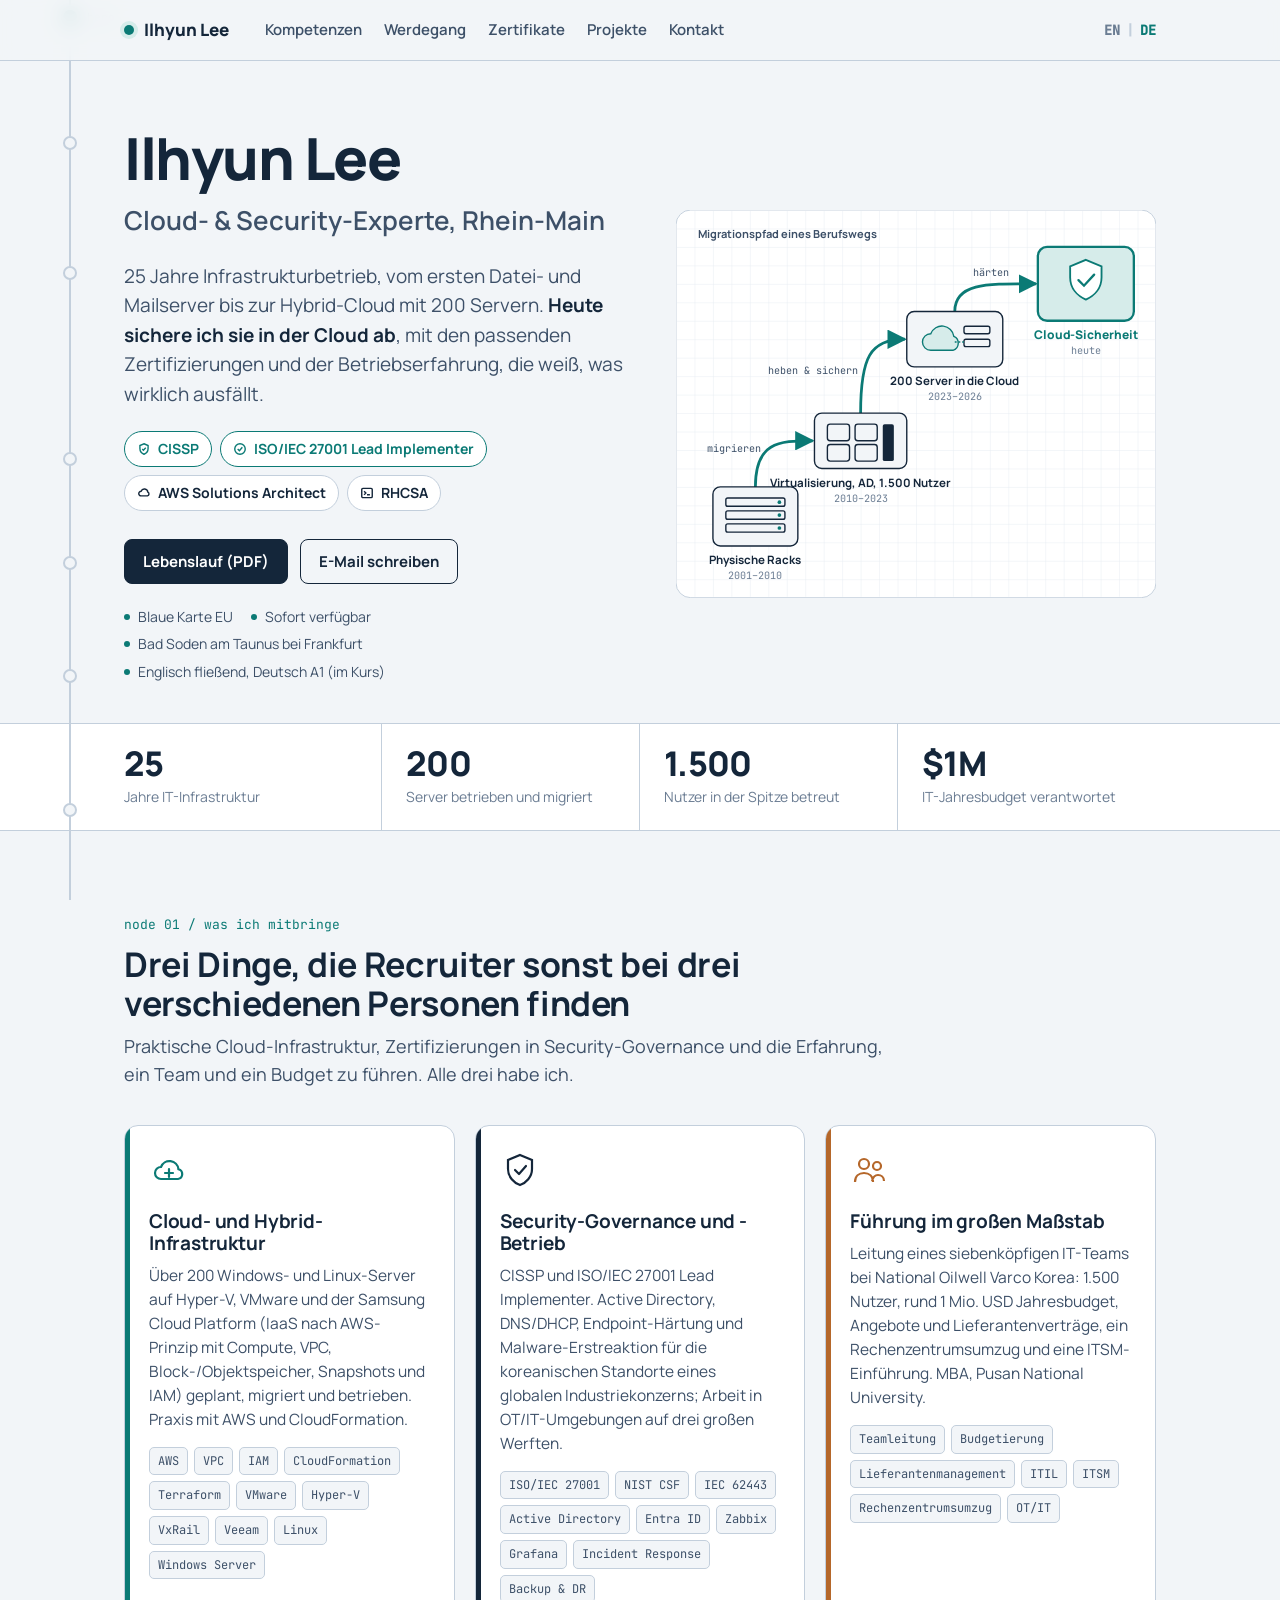
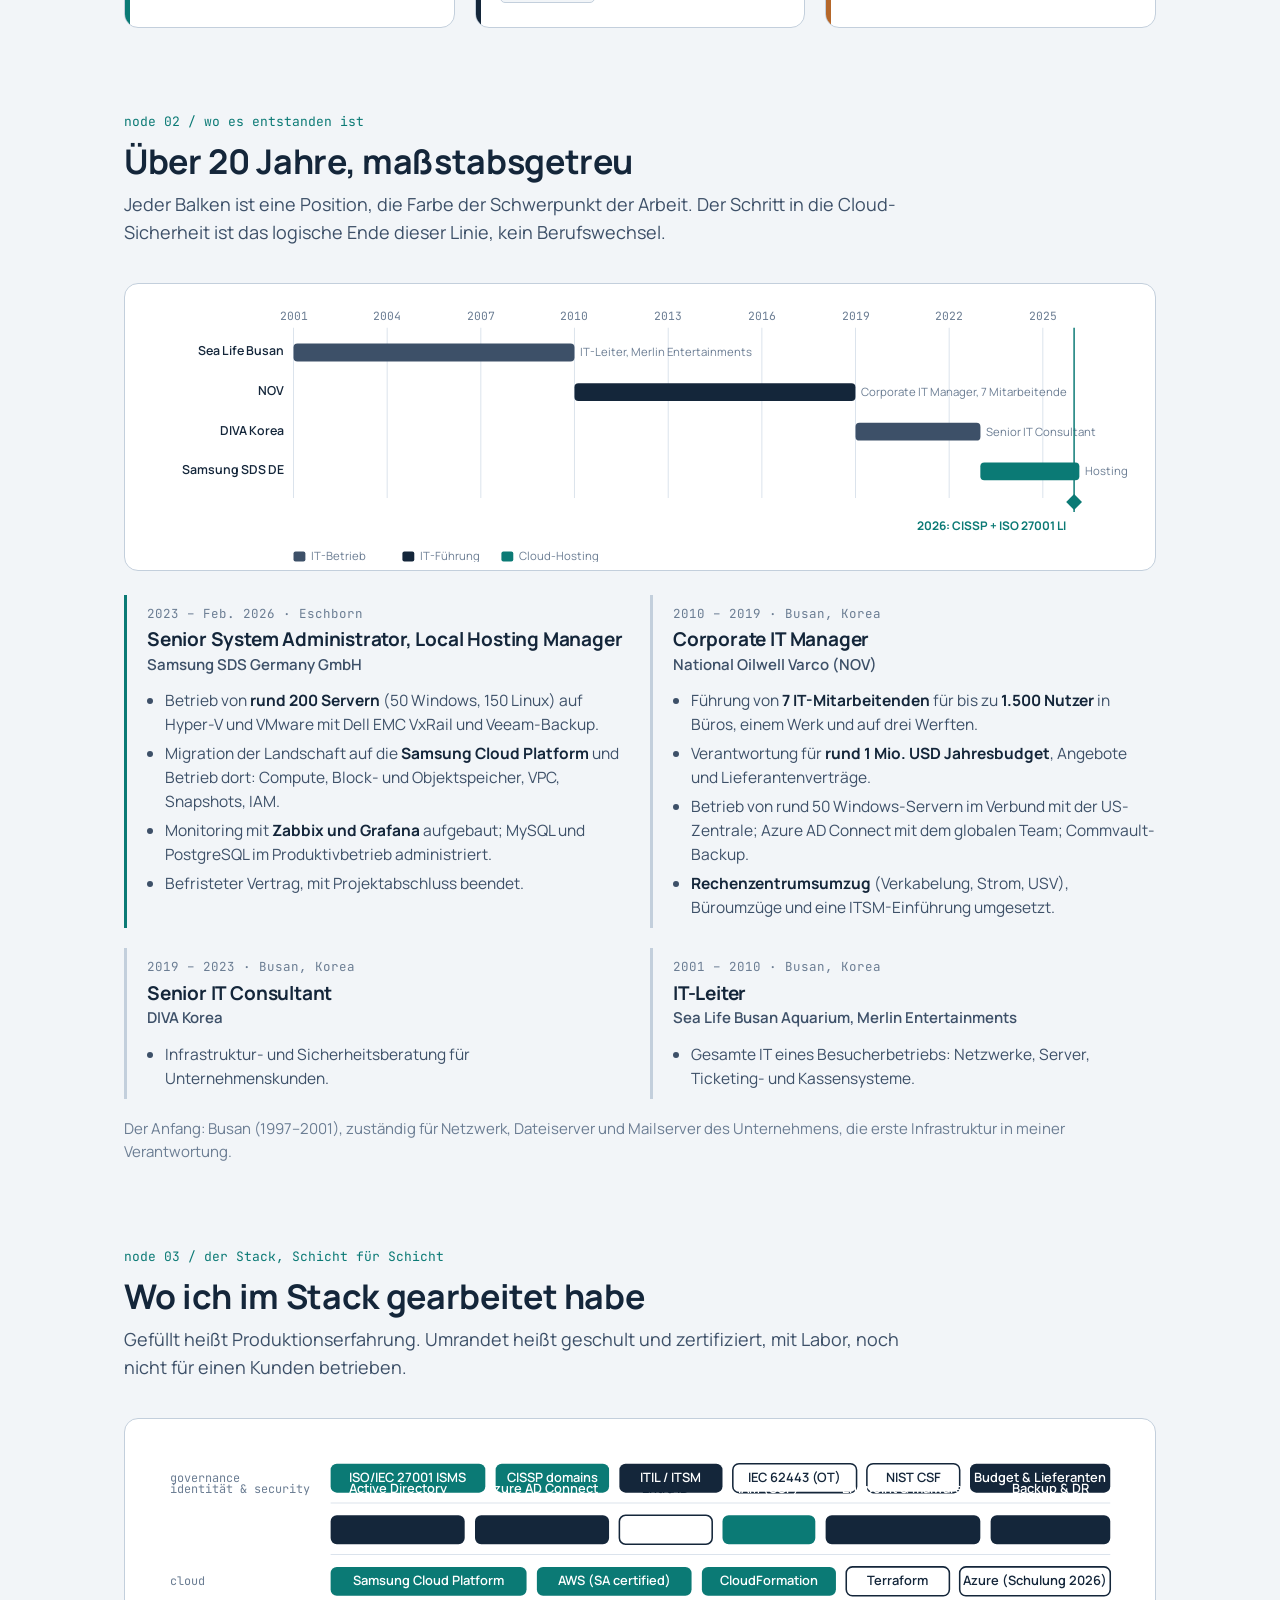
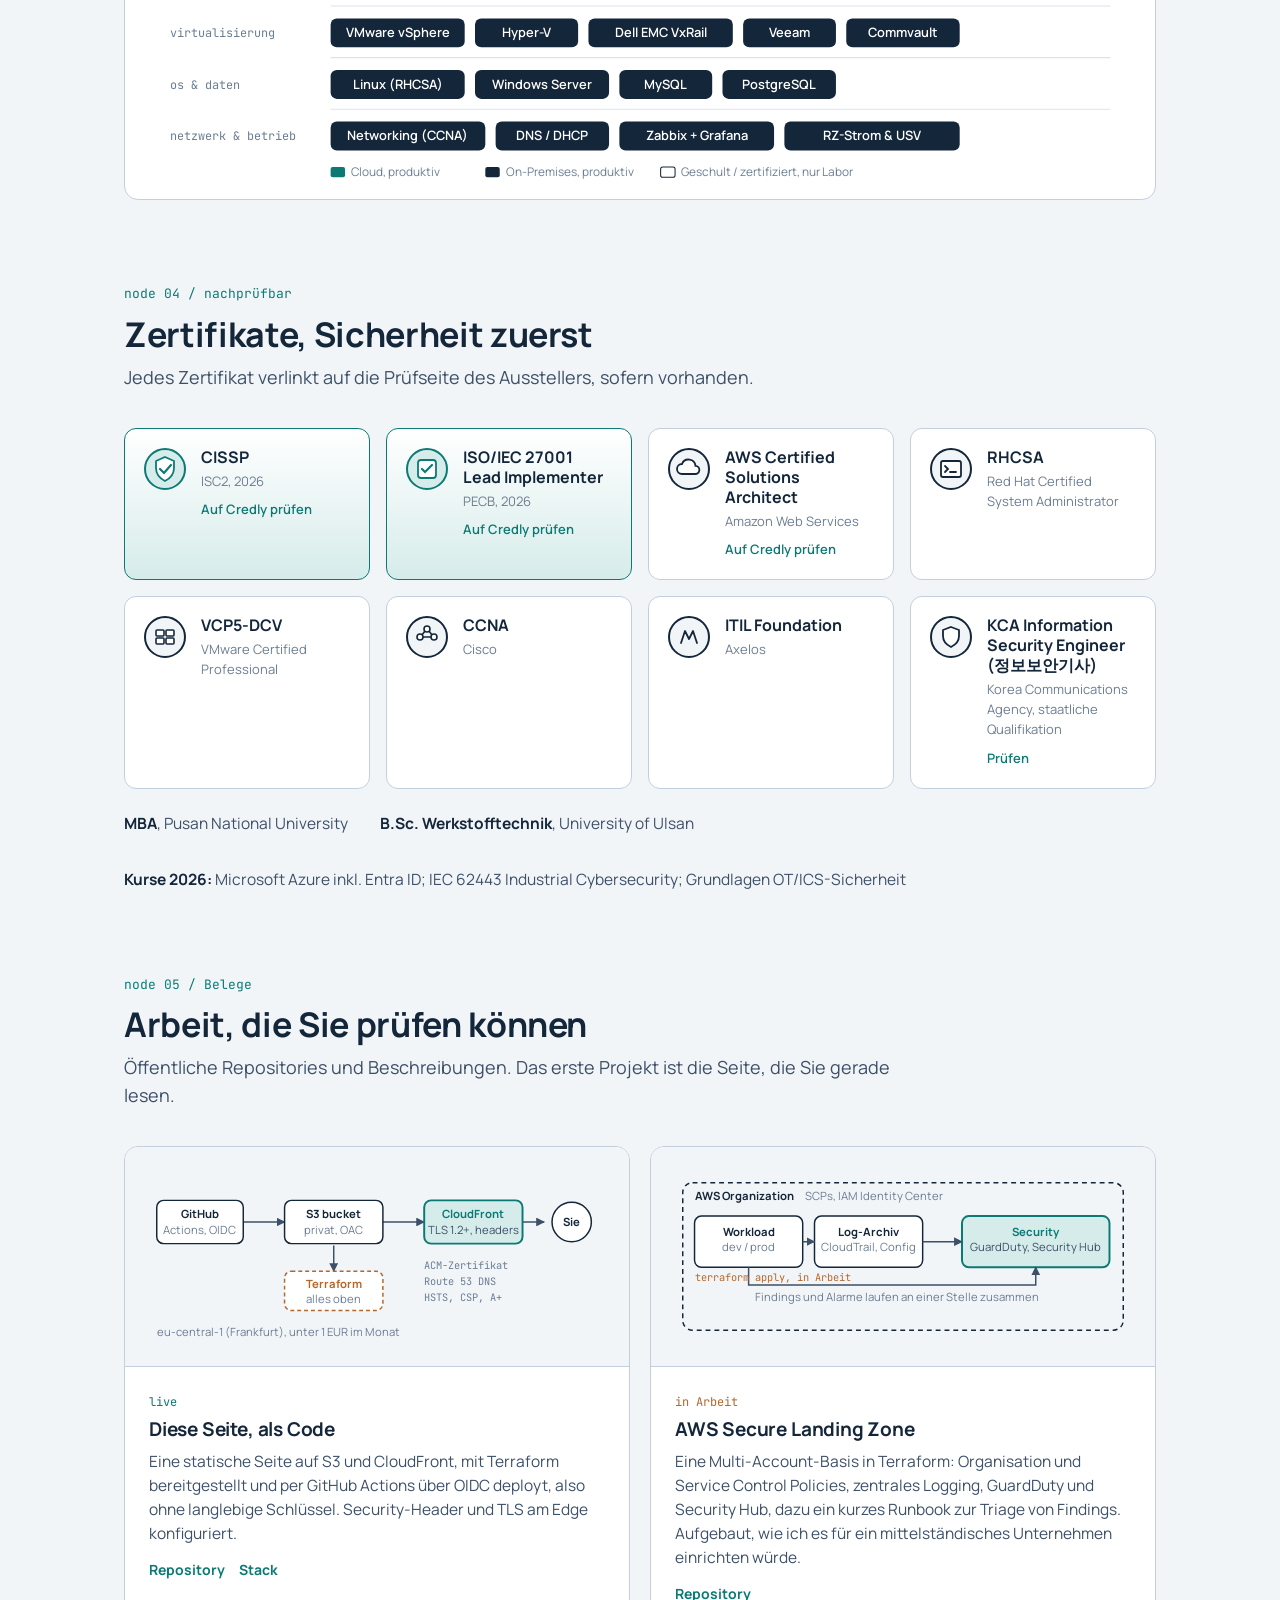
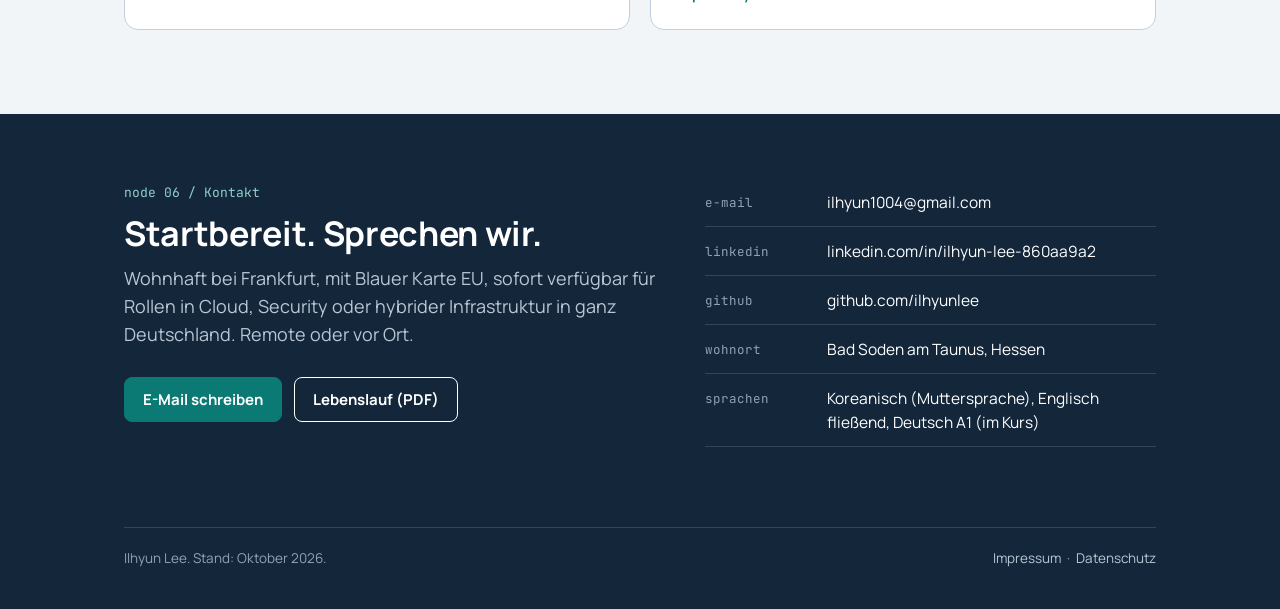
==== commit e7a494e1: "Add files via upload" ====
--- a/de/index.html
+++ b/de/index.html
@@ -61,7 +61,7 @@
   .nav-links a { color: var(--ink-2); }
   .nav-links a.active { color: var(--teal); }
   .nav .spacer { flex: 1; }
-  .lang { display: flex; gap: 6px; font-size: 13.5px; font-weight: 700; font-family: var(--mono); margin-right: 6px; }
+  .lang { display: flex; gap: 6px; font-size: 13.5px; font-weight: 700; font-family: var(--mono); }
   .lang a { color: var(--ink-3); } .lang a[aria-current] { color: var(--teal); } .lang span { color: var(--line); }
   .btn { display: inline-flex; align-items: center; gap: 8px; padding: 10px 18px; border-radius: 8px; font-weight: 700; font-size: 15px; border: 1.5px solid var(--ink); color: var(--ink); background: transparent; cursor: pointer; }
   .btn:hover { text-decoration: none; background: var(--white); }
@@ -212,7 +212,6 @@
     </nav>
     <span class="spacer"></span>
     <nav class="lang" aria-label="Sprache"><a href="../" lang="en">EN</a><span>|</span><a href="./" aria-current="page">DE</a></nav>
-    <a class="btn small primary" href="../Ilhyun-Lee-CV-DE.pdf" download>Lebenslauf</a>
   </div>
 </header>
 
@@ -353,44 +352,41 @@
   <div class="wrap">
     <div class="sec-head">
       <span class="mono">node 02 / wo es entstanden ist</span>
-      <h2>29 Jahre, maßstabsgetreu</h2>
+      <h2>Über 20 Jahre, maßstabsgetreu</h2>
       <p>Jeder Balken ist eine Position, die Farbe der Schwerpunkt der Arbeit. Der Schritt in die Cloud-Sicherheit ist das logische Ende dieser Linie, kein Berufswechsel.</p>
     </div>
     <div class="timeline draw">
-      <svg viewBox="-40 0 1000 300" role="img" aria-label="Zeitstrahl 1997 bis 2026: IT-Administrator bei K2 Sports, IT-Leitung bei Sea Life Busan, Corporate IT Manager bei NOV, Senior IT Consultant bei DIVA Korea, Senior System Administrator bei Samsung SDS Deutschland, 2026 CISSP und ISO 27001 Lead Implementer" font-family="Manrope, sans-serif">
-        <!-- scale: 1997..2027 → x 110..930 ; 1 year = 27.33px -->
+      <svg viewBox="-40 0 1000 260" role="img" aria-label="Zeitstrahl 2001 bis 2026: IT-Leitung bei Sea Life Busan, Corporate IT Manager bei NOV, Senior IT Consultant bei DIVA Korea, Senior System Administrator bei Samsung SDS Deutschland, 2026 CISSP und ISO 27001 Lead Implementer" font-family="Manrope, sans-serif">
+        <!-- scale: 2001..2027 → x 110..930 ; 1 year = 31.54px -->
         <g font-family="JetBrains Mono, monospace" font-size="11.5" fill="#6b7d93">
-          <g stroke="#dbe3ec"><line x1="110" x2="110" y1="24" y2="236"/><line x1="192" x2="192" y1="24" y2="236"/><line x1="274" x2="274" y1="24" y2="236"/><line x1="356" x2="356" y1="24" y2="236"/><line x1="438" x2="438" y1="24" y2="236"/><line x1="520" x2="520" y1="24" y2="236"/><line x1="602" x2="602" y1="24" y2="236"/><line x1="684" x2="684" y1="24" y2="236"/><line x1="766" x2="766" y1="24" y2="236"/><line x1="848" x2="848" y1="24" y2="236"/><line x1="930" x2="930" y1="24" y2="236"/></g>
-          <text x="110" y="16" text-anchor="middle">1997</text><text x="192" y="16" text-anchor="middle">2000</text><text x="274" y="16" text-anchor="middle">2003</text><text x="356" y="16" text-anchor="middle">2006</text><text x="438" y="16" text-anchor="middle">2009</text><text x="520" y="16" text-anchor="middle">2012</text><text x="602" y="16" text-anchor="middle">2015</text><text x="684" y="16" text-anchor="middle">2018</text><text x="766" y="16" text-anchor="middle">2021</text><text x="848" y="16" text-anchor="middle">2024</text><text x="930" y="16" text-anchor="middle">2027</text>
+          <g stroke="#dbe3ec"><line x1="110" x2="110" y1="24" y2="196"/><line x1="204.6" x2="204.6" y1="24" y2="196"/><line x1="299.2" x2="299.2" y1="24" y2="196"/><line x1="393.8" x2="393.8" y1="24" y2="196"/><line x1="488.5" x2="488.5" y1="24" y2="196"/><line x1="583.1" x2="583.1" y1="24" y2="196"/><line x1="677.7" x2="677.7" y1="24" y2="196"/><line x1="772.3" x2="772.3" y1="24" y2="196"/><line x1="866.9" x2="866.9" y1="24" y2="196"/></g>
+          <text x="110" y="16" text-anchor="middle">2001</text><text x="204.6" y="16" text-anchor="middle">2004</text><text x="299.2" y="16" text-anchor="middle">2007</text><text x="393.8" y="16" text-anchor="middle">2010</text><text x="488.5" y="16" text-anchor="middle">2013</text><text x="583.1" y="16" text-anchor="middle">2016</text><text x="677.7" y="16" text-anchor="middle">2019</text><text x="772.3" y="16" text-anchor="middle">2022</text><text x="866.9" y="16" text-anchor="middle">2025</text>
         </g>
         <!-- rows -->
         <g font-size="12.5" fill="#14263a">
-          <text x="100" y="52" text-anchor="end" font-weight="600">K2 Sports</text>
-          <rect x="110" y="40" width="110" height="18" rx="4" fill="#3d5068"/>
-          <text x="226" y="53" font-size="11.5" fill="#6b7d93">IT-Administrator: Netzwerk, Datei- und Mailserver</text>
-
-          <text x="100" y="92" text-anchor="end" font-weight="600">Sea Life Busan</text>
-          <rect x="220" y="80" width="246" height="18" rx="4" fill="#3d5068"/>
-          <text x="472" y="93" font-size="11.5" fill="#6b7d93">IT-Leiter, Merlin Entertainments</text>
-
-          <text x="100" y="132" text-anchor="end" font-weight="600">NOV</text>
-          <rect x="466" y="120" width="246" height="18" rx="4" fill="#14263a"/>
-          <text x="718" y="133" font-size="11.5" fill="#6b7d93">Corporate IT Manager, 7 Mitarbeitende</text>
-
-          <text x="100" y="172" text-anchor="end" font-weight="600">DIVA Korea</text>
-          <rect x="712" y="160" width="109" height="18" rx="4" fill="#3d5068"/>
-          <text x="827" y="173" font-size="11.5" fill="#6b7d93">Senior IT Consultant</text>
-
-          <text x="100" y="212" text-anchor="end" font-weight="600">Samsung SDS DE</text>
-          <rect x="821" y="200" width="87" height="18" rx="4" fill="#0b7a75"/>
-          <text x="914" y="213" font-size="11.5" fill="#6b7d93">Hosting</text>
+
+          <text x="100" y="52" text-anchor="end" font-weight="600">Sea Life Busan</text>
+          <rect x="110" y="40" width="283.8" height="18" rx="4" fill="#3d5068"/>
+          <text x="399.8" y="53" font-size="11.5" fill="#6b7d93">IT-Leiter, Merlin Entertainments</text>
+
+          <text x="100" y="92" text-anchor="end" font-weight="600">NOV</text>
+          <rect x="393.8" y="80" width="283.8" height="18" rx="4" fill="#14263a"/>
+          <text x="683.7" y="93" font-size="11.5" fill="#6b7d93">Corporate IT Manager, 7 Mitarbeitende</text>
+
+          <text x="100" y="132" text-anchor="end" font-weight="600">DIVA Korea</text>
+          <rect x="677.7" y="120" width="126.2" height="18" rx="4" fill="#3d5068"/>
+          <text x="809.8" y="133" font-size="11.5" fill="#6b7d93">Senior IT Consultant</text>
+
+          <text x="100" y="172" text-anchor="end" font-weight="600">Samsung SDS DE</text>
+          <rect x="803.8" y="160" width="100" height="18" rx="4" fill="#0b7a75"/>
+          <text x="909.8" y="173" font-size="11.5" fill="#6b7d93">Hosting</text>
         </g>
         <!-- 2026 milestone -->
-        <line class="d" x1="903" x2="903" y1="24" y2="250" stroke="#0b7a75" stroke-width="1.5" stroke-dasharray="4 4"/>
-        <path d="M903 232l8 8-8 8-8-8z" fill="#0b7a75"/>
-        <text x="895" y="268" text-anchor="end" font-size="12" font-weight="700" fill="#0b7a75">2026: CISSP + ISO 27001 LI</text>
+        <line class="d" x1="898.5" x2="898.5" y1="24" y2="210" stroke="#0b7a75" stroke-width="1.5" stroke-dasharray="4 4"/>
+        <path d="M898.5 192l8 8-8 8-8-8z" fill="#0b7a75"/>
+        <text x="890.5" y="228" text-anchor="end" font-size="12" font-weight="700" fill="#0b7a75">2026: CISSP + ISO 27001 LI</text>
         <!-- legend -->
-        <g font-size="11.5" fill="#6b7d93" transform="translate(110 290)">
+        <g font-size="11.5" fill="#6b7d93" transform="translate(110 250)">
           <rect width="12" height="10" rx="2" fill="#3d5068"/><text x="18" y="9">IT-Betrieb</text>
           <rect x="110" width="12" height="10" rx="2" fill="#14263a"/><text x="128" y="9">IT-Führung</text>
           <rect x="210" width="12" height="10" rx="2" fill="#0b7a75"/><text x="228" y="9">Cloud-Hosting</text>
@@ -438,7 +434,7 @@
         </ul>
       </article>
     </div>
-    <p class="earlier">Der Anfang: IT-Administrator bei K2 Sports, Busan (1997–2001), zuständig für Netzwerk, Dateiserver und Mailserver des Unternehmens, die erste Infrastruktur in meiner Verantwortung.</p>
+    <p class="earlier">Der Anfang: Busan (1997–2001), zuständig für Netzwerk, Dateiserver und Mailserver des Unternehmens, die erste Infrastruktur in meiner Verantwortung.</p>
   </div>
 </section>
 
@@ -454,7 +450,7 @@
       <svg viewBox="0 0 960 330" role="img" aria-label="Technologie-Stack nach Schichten: Governance, Identität und Sicherheit, Cloud-Plattformen, Virtualisierung und Backup, Betriebssysteme und Datenbanken, Netzwerk und Monitoring; überwiegend Produktionserfahrung, Azure und Terraform geschult" font-family="Manrope, sans-serif" font-size="12.5">
         <defs><pattern id="hatch" width="6" height="6" patternUnits="userSpaceOnUse" patternTransform="rotate(45)"><line x1="0" y1="0" x2="0" y2="6" stroke="#9fb0c2" stroke-width="1.2"/></pattern></defs>
         <g fill="#6b7d93" font-family="JetBrains Mono, monospace" font-size="11.5">
-          <text x="24" y="42">governance</text><text x="24" y="92">identität &amp; security</text><text x="24" y="142">cloud</text><text x="24" y="192">virtualisierung</text><text x="24" y="242">os &amp; daten</text><text x="24" y="292">netzwerk &amp; betrieb</text>
+          <text x="24" y="42">governance</text><text x="24" y="52">identität &amp; security</text><text x="24" y="142">cloud</text><text x="24" y="192">virtualisierung</text><text x="24" y="242">os &amp; daten</text><text x="24" y="292">netzwerk &amp; betrieb</text>
         </g>
         <g stroke="#dbe3ec"><line x1="180" x2="936" y1="62" y2="62"/><line x1="180" x2="936" y1="112" y2="112"/><line x1="180" x2="936" y1="162" y2="162"/><line x1="180" x2="936" y1="212" y2="212"/><line x1="180" x2="936" y1="262" y2="262"/></g>
 
@@ -469,12 +465,12 @@
         </g>
         <!-- identity & security -->
         <g fill="#14263a" font-weight="600">
-          <rect x="180" y="74" width="130" height="28" rx="6" fill="#14263a"/><text x="245" y="92" text-anchor="middle" fill="#fff">Active Directory</text>
-          <rect x="320" y="74" width="130" height="28" rx="6" fill="#14263a"/><text x="385" y="92" text-anchor="middle" fill="#fff">Azure AD Connect</text>
-          <rect x="460" y="74" width="90" height="28" rx="6" fill="none" stroke="#14263a" stroke-width="1.5"/><text x="505" y="92" text-anchor="middle">Entra ID</text>
-          <rect x="560" y="74" width="90" height="28" rx="6" fill="#0b7a75"/><text x="605" y="92" text-anchor="middle" fill="#fff">IAM (SCP)</text>
-          <rect x="660" y="74" width="150" height="28" rx="6" fill="#14263a"/><text x="735" y="92" text-anchor="middle" fill="#fff">Endpoint &amp; malware</text>
-          <rect x="820" y="74" width="116" height="28" rx="6" fill="#14263a"/><text x="878" y="92" text-anchor="middle" fill="#fff">Backup &amp; DR</text>
+          <rect x="180" y="74" width="130" height="28" rx="6" fill="#14263a"/><text x="245" y="52" text-anchor="middle" fill="#fff">Active Directory</text>
+          <rect x="320" y="74" width="130" height="28" rx="6" fill="#14263a"/><text x="385" y="52" text-anchor="middle" fill="#fff">Azure AD Connect</text>
+          <rect x="460" y="74" width="90" height="28" rx="6" fill="none" stroke="#14263a" stroke-width="1.5"/><text x="505" y="52" text-anchor="middle">Entra ID</text>
+          <rect x="560" y="74" width="90" height="28" rx="6" fill="#0b7a75"/><text x="605" y="52" text-anchor="middle" fill="#fff">IAM (SCP)</text>
+          <rect x="660" y="74" width="150" height="28" rx="6" fill="#14263a"/><text x="735" y="52" text-anchor="middle" fill="#fff">Endpoint &amp; malware</text>
+          <rect x="820" y="74" width="116" height="28" rx="6" fill="#14263a"/><text x="878" y="52" text-anchor="middle" fill="#fff">Backup &amp; DR</text>
         </g>
         <!-- cloud -->
         <g fill="#14263a" font-weight="600">
@@ -617,7 +613,7 @@
             <rect x="300" y="54" width="150" height="52" rx="7" fill="#d6ecea" stroke="#0b7a75" stroke-width="2"/><text x="375" y="74" text-anchor="middle" font-weight="700" fill="#0b7a75">Security</text><text x="375" y="90" text-anchor="middle" fill="#3d5068">GuardDuty, Security Hub</text>
             <g fill="none" stroke="#3d5068" stroke-width="1.5" marker-end="url(#ar3)"><path class="d" d="M138 80H150"/><path class="d" d="M260 80H300"/><path class="d" d="M83 106V124H375V106"/></g>
             <text x="234" y="140" text-anchor="middle" fill="#6b7d93">Findings und Alarme laufen an einer Stelle zusammen</text>
-            <text x="28" y="160" font-family="JetBrains Mono, monospace" font-size="10.5" fill="#b5672a">terraform apply, in Arbeit</text>
+            <text x="28" y="120" font-family="JetBrains Mono, monospace" font-size="10.5" fill="#b5672a">terraform apply, in Arbeit</text>
           </svg>
         </div>
         <div class="body">
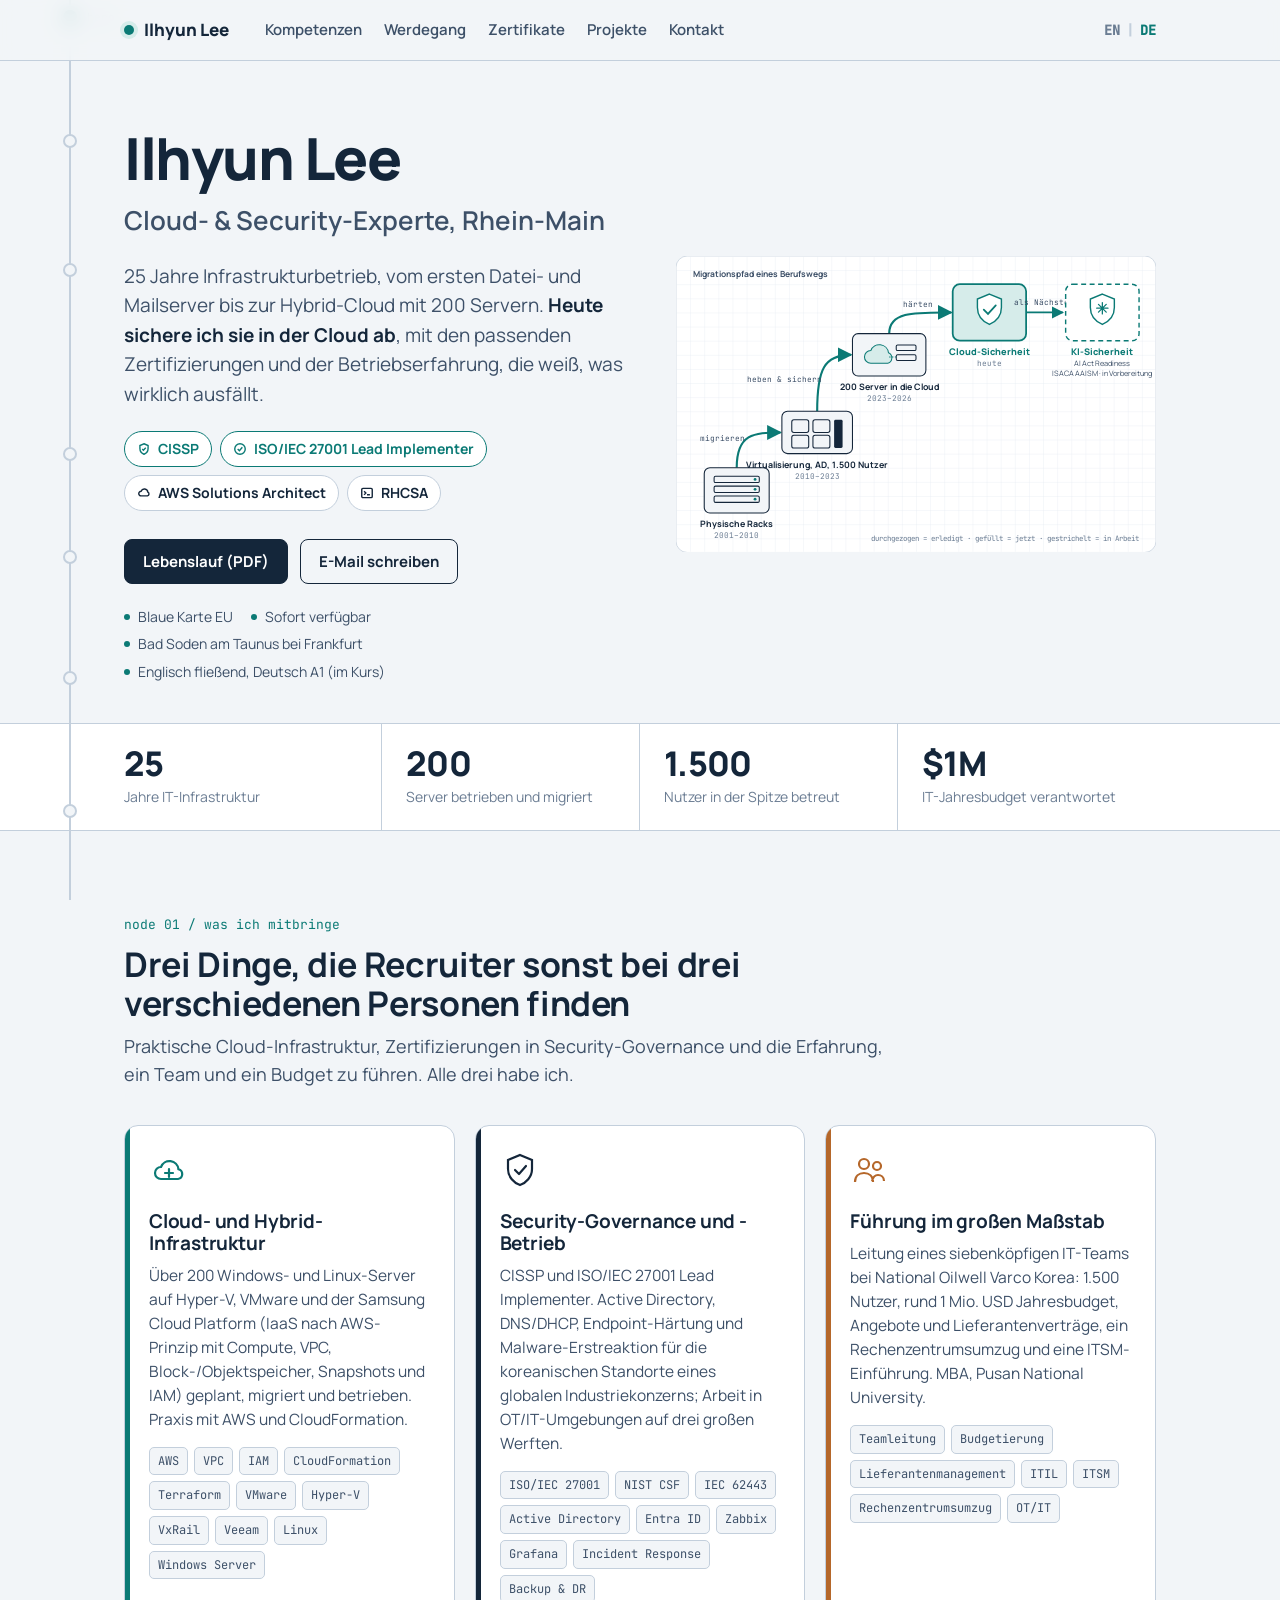
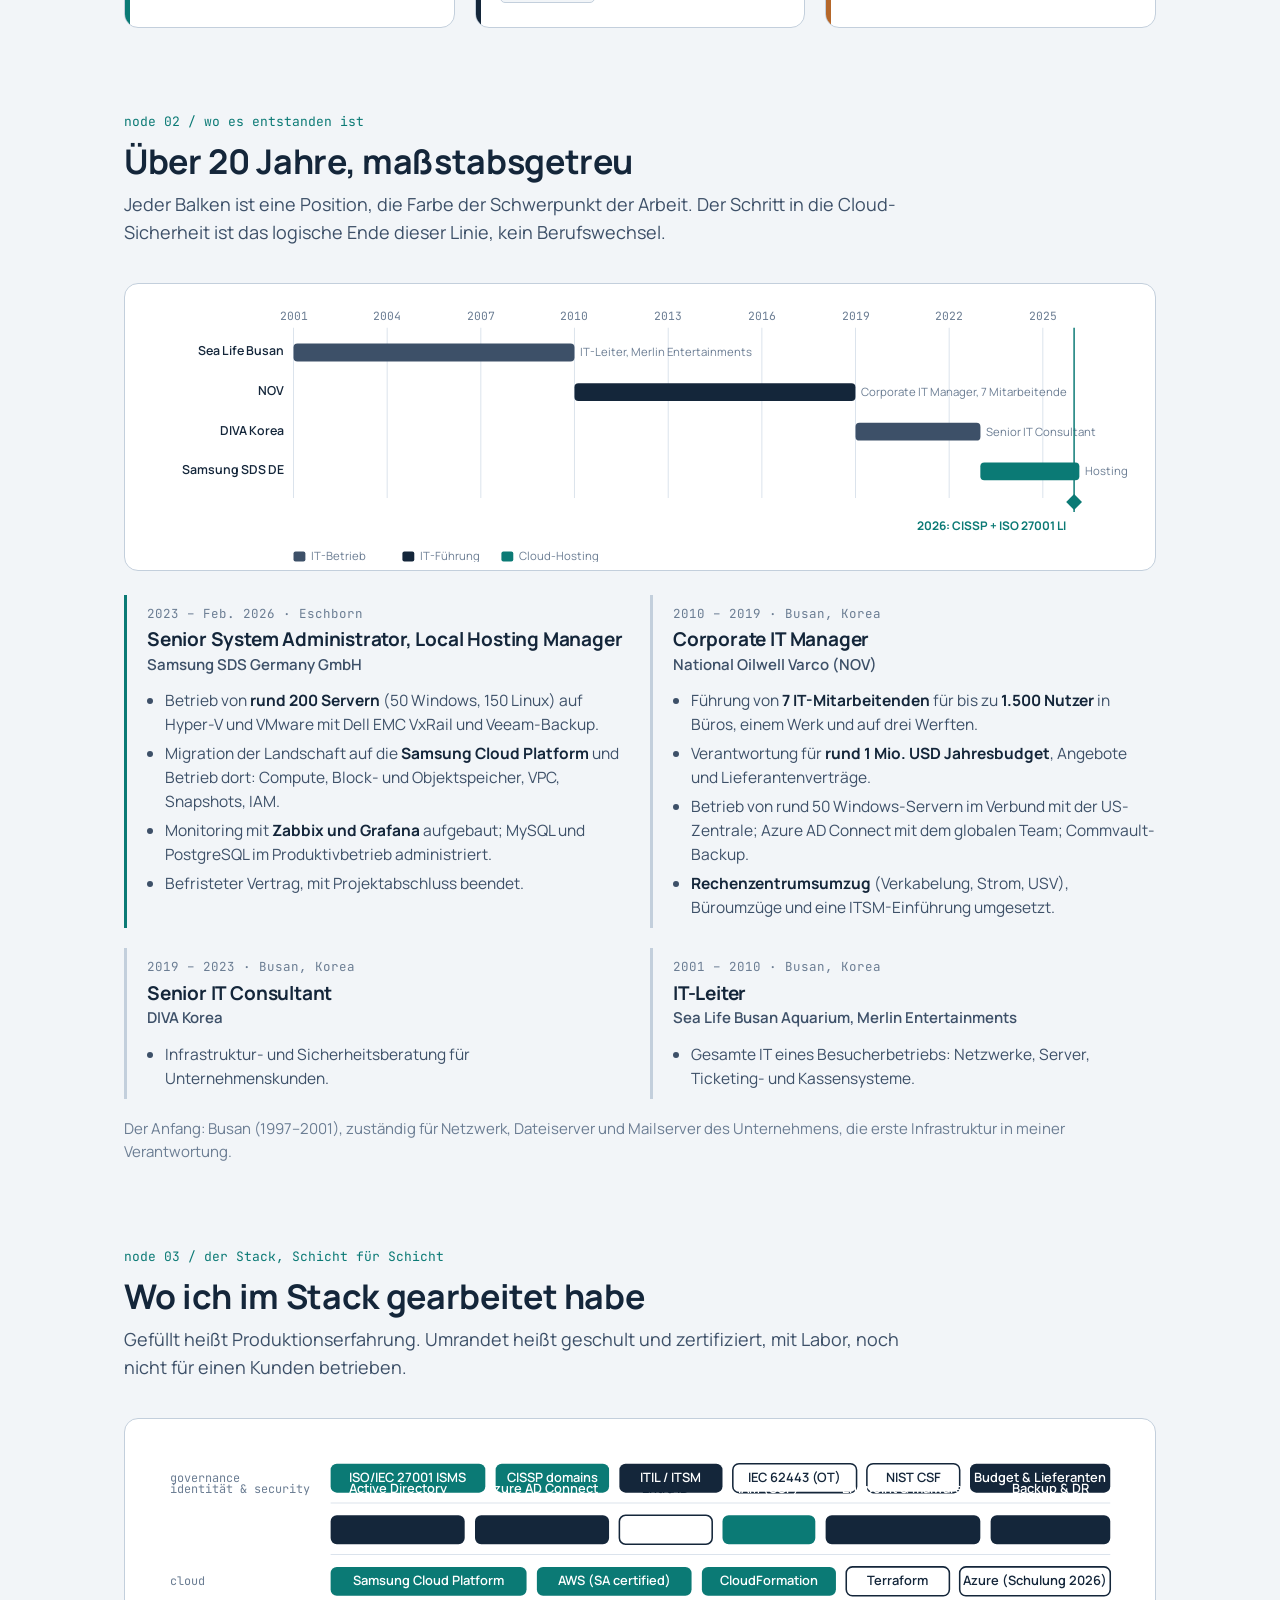
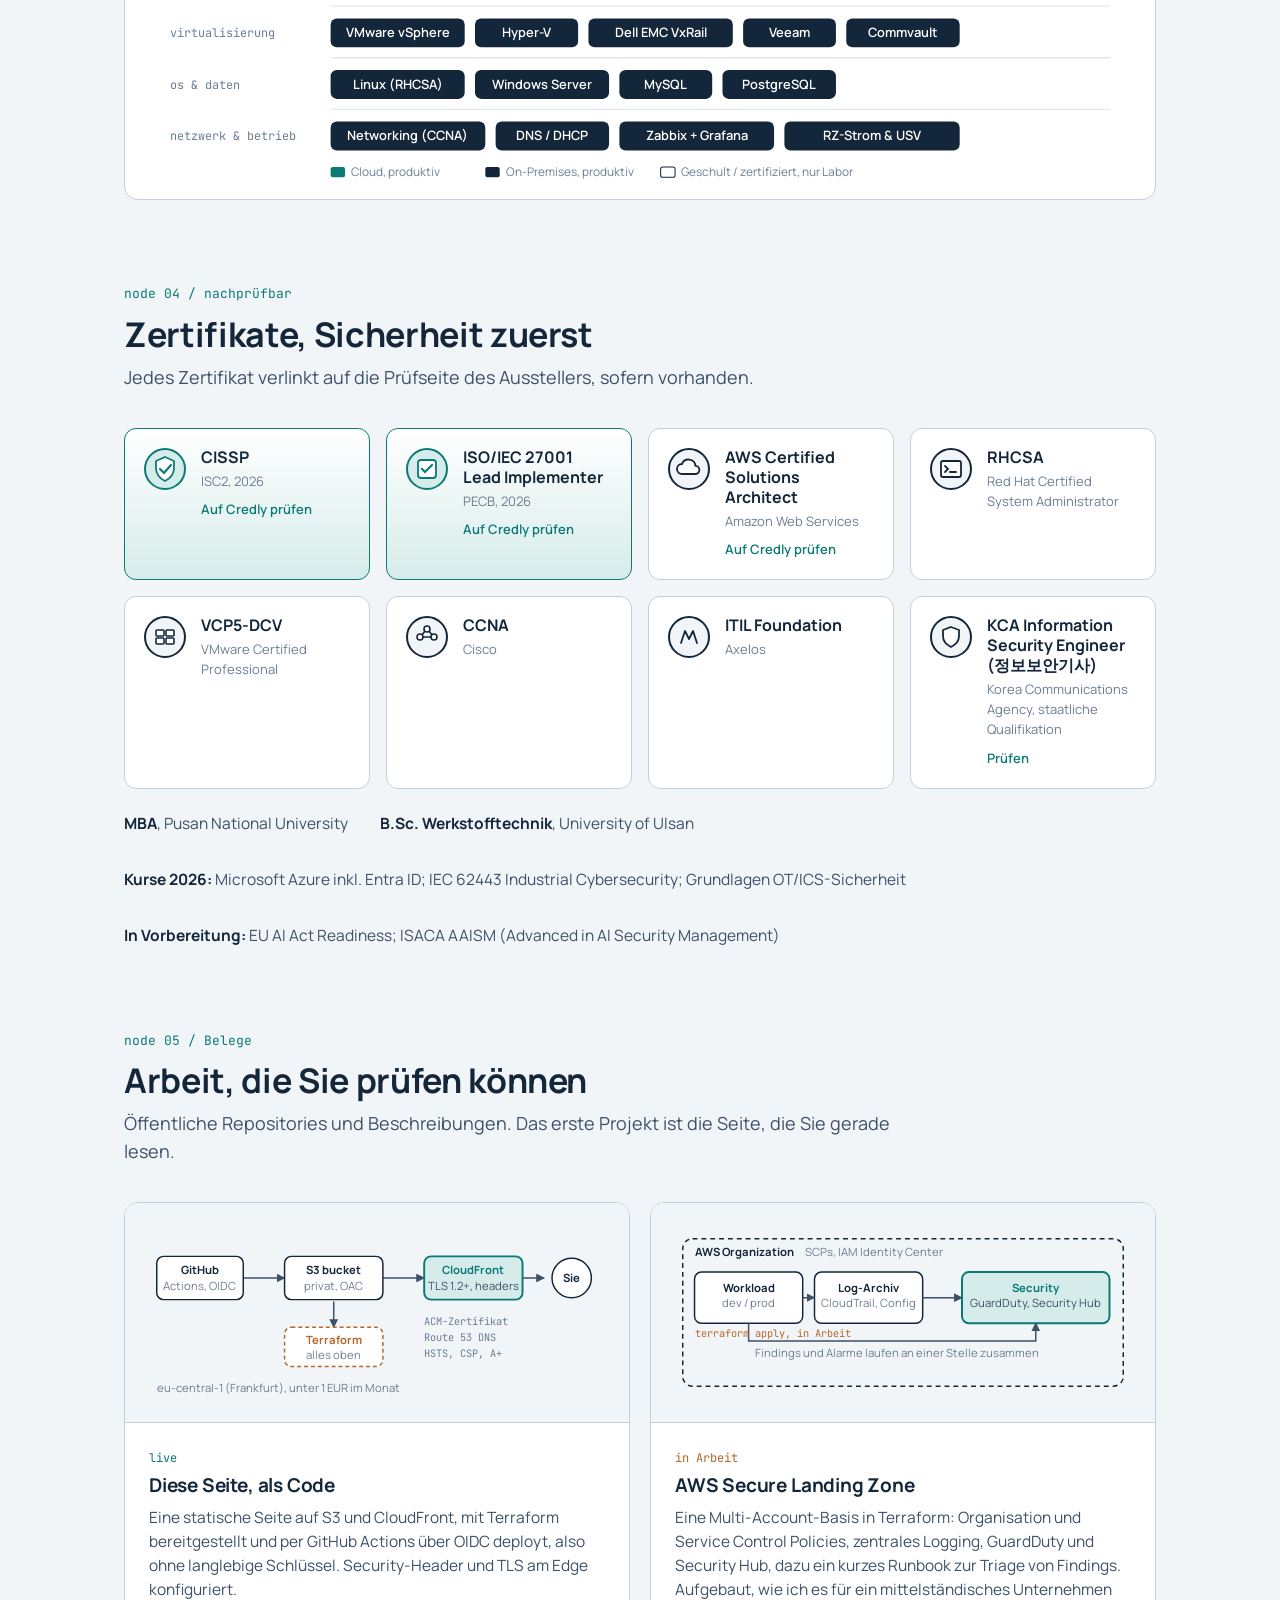
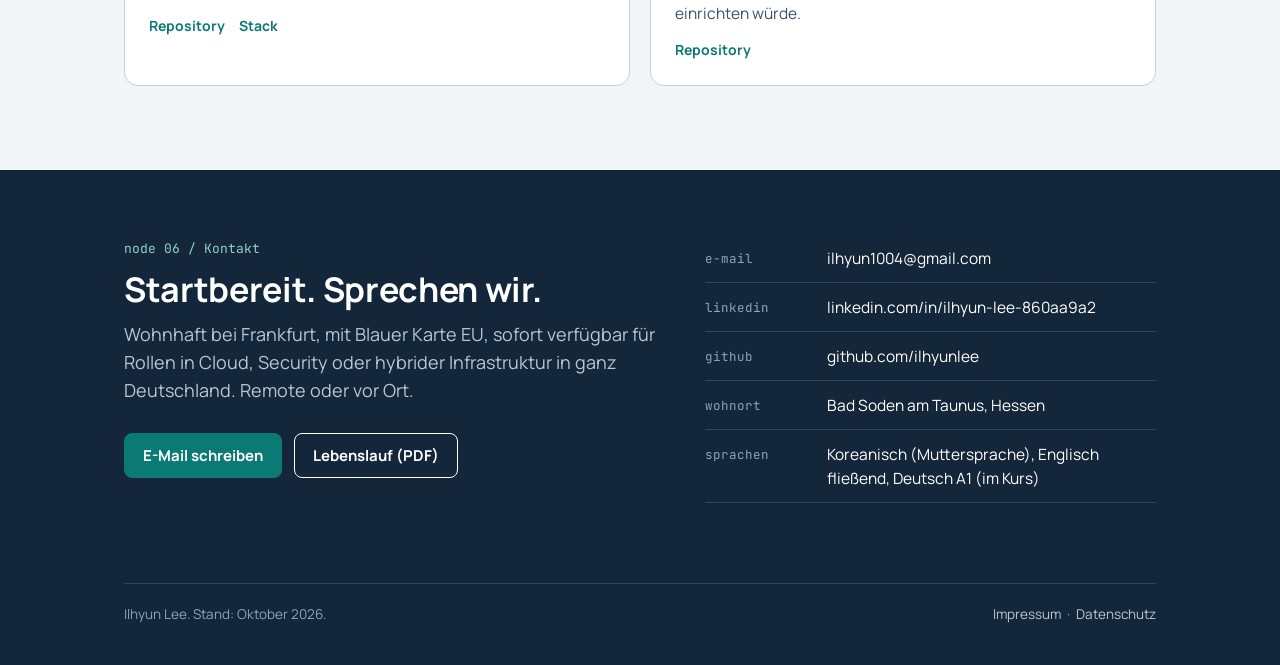
==== commit ce3004c5: "Add files via upload AI 공부 추가" ====
--- a/de/index.html
+++ b/de/index.html
@@ -239,13 +239,13 @@
     </div>
 
     <!-- hero map: career as a migration path -->
-    <svg class="hero-map draw" viewBox="0 0 520 420" role="img" aria-label="Werdegang als Migrationspfad: physische Racks, Virtualisierung, Hybrid- und Cloud-Plattform, heute Cloud-Sicherheit" font-family="Manrope, sans-serif">
+    <svg class="hero-map draw" viewBox="0 0 680 420" role="img" aria-label="Werdegang als Migrationspfad: physische Racks, Virtualisierung, Hybrid- und Cloud-Plattform, heute Cloud-Sicherheit, als Nächstes KI-Sicherheit (AI Act Readiness, ISACA AAISM in Vorbereitung)" font-family="Manrope, sans-serif">
       <defs>
         <marker id="ar" viewBox="0 0 10 10" refX="9" refY="5" markerWidth="7" markerHeight="7" orient="auto"><path d="M0 0L10 5L0 10z" fill="#0b7a75"/></marker>
         <pattern id="grid" width="20" height="20" patternUnits="userSpaceOnUse"><path d="M20 0H0V20" fill="none" stroke="#dbe3ec" stroke-width="1"/></pattern>
       </defs>
-      <rect width="520" height="420" rx="16" fill="#fff" stroke="#c3cfdc"/>
-      <rect x="1" y="1" width="518" height="418" rx="16" fill="url(#grid)" opacity=".7"/>
+      <rect width="680" height="420" rx="16" fill="#fff" stroke="#c3cfdc"/>
+      <rect x="1" y="1" width="678" height="418" rx="16" fill="url(#grid)" opacity=".7"/>
 
       <!-- route -->
       <g fill="none" stroke="#0b7a75" stroke-width="3" marker-end="url(#ar)">
@@ -294,6 +294,19 @@
         <text x="444" y="140" text-anchor="middle" font-size="13" font-weight="800" fill="#0b7a75">Cloud-Sicherheit</text>
         <text x="444" y="156" text-anchor="middle" font-size="11" fill="#6b7d93" font-family="JetBrains Mono, monospace">heute</text>
       </g>
+
+      <!-- node 5: AI security (next, in progress) -->
+      <path class="d" d="M496 80 H548" fill="none" stroke="#0b7a75" stroke-width="2.5" stroke-dasharray="6 5" marker-end="url(#ar)"/>
+      <text x="522" y="70" text-anchor="middle" font-size="11" font-family="JetBrains Mono, monospace" fill="#3d5068">als Nächstes</text>
+      <g>
+        <rect x="552" y="40" width="104" height="80" rx="10" fill="#fff" stroke="#0b7a75" stroke-width="2" stroke-dasharray="7 5"/>
+        <path d="M604 54l17 7v12c0 12-8 20-17 24-9-4-17-12-17-24V61z" fill="none" stroke="#0b7a75" stroke-width="2"/>
+        <path d="M604 66v16M596 74h16M598.5 68.5l11 11M609.5 68.5l-11 11" fill="none" stroke="#0b7a75" stroke-width="1.8" stroke-linecap="round"/>
+        <text x="604" y="140" text-anchor="middle" font-size="13" font-weight="800" fill="#0b7a75">KI-Sicherheit</text>
+        <text x="604" y="156" text-anchor="middle" font-size="10.5" fill="#3d5068">AI Act Readiness</text>
+        <text x="604" y="170" text-anchor="middle" font-size="10.5" fill="#3d5068">ISACA AAISM · in Vorbereitung</text>
+      </g>
+      <text x="656" y="404" text-anchor="end" font-size="10.5" font-family="JetBrains Mono, monospace" fill="#6b7d93">durchgezogen = erledigt   ·   gefüllt = jetzt   ·   gestrichelt = in Arbeit</text>
 
       <!-- legend chips along the route -->
       <g font-size="11" font-family="JetBrains Mono, monospace" fill="#3d5068">
@@ -559,6 +572,7 @@
       <span><b>MBA</b>, Pusan National University</span>
       <span><b>B.Sc. Werkstofftechnik</b>, University of Ulsan</span>
       <span><b>Kurse 2026:</b> Microsoft Azure inkl. Entra ID; IEC 62443 Industrial Cybersecurity; Grundlagen OT/ICS-Sicherheit</span>
+      <span><b>In Vorbereitung:</b> EU AI Act Readiness; ISACA AAISM (Advanced in AI Security Management)</span>
     </div>
   </div>
 </section>
